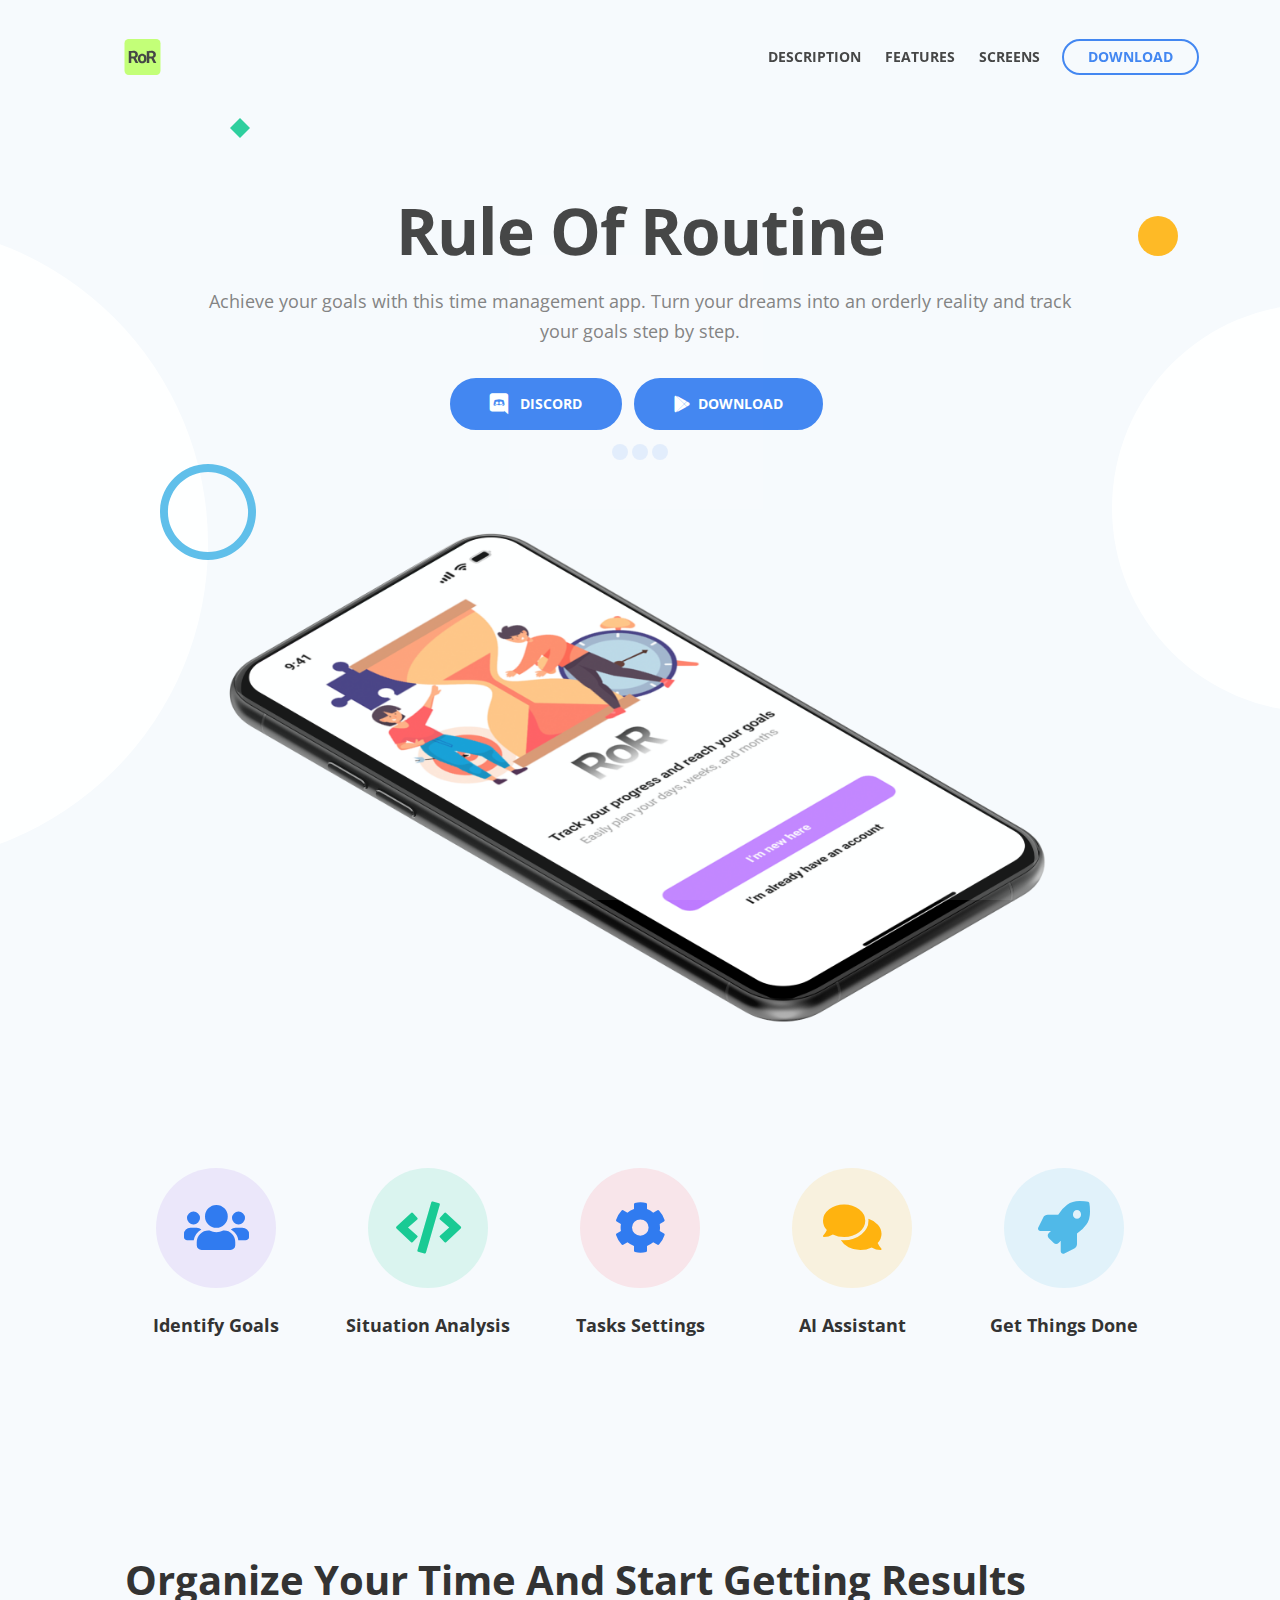
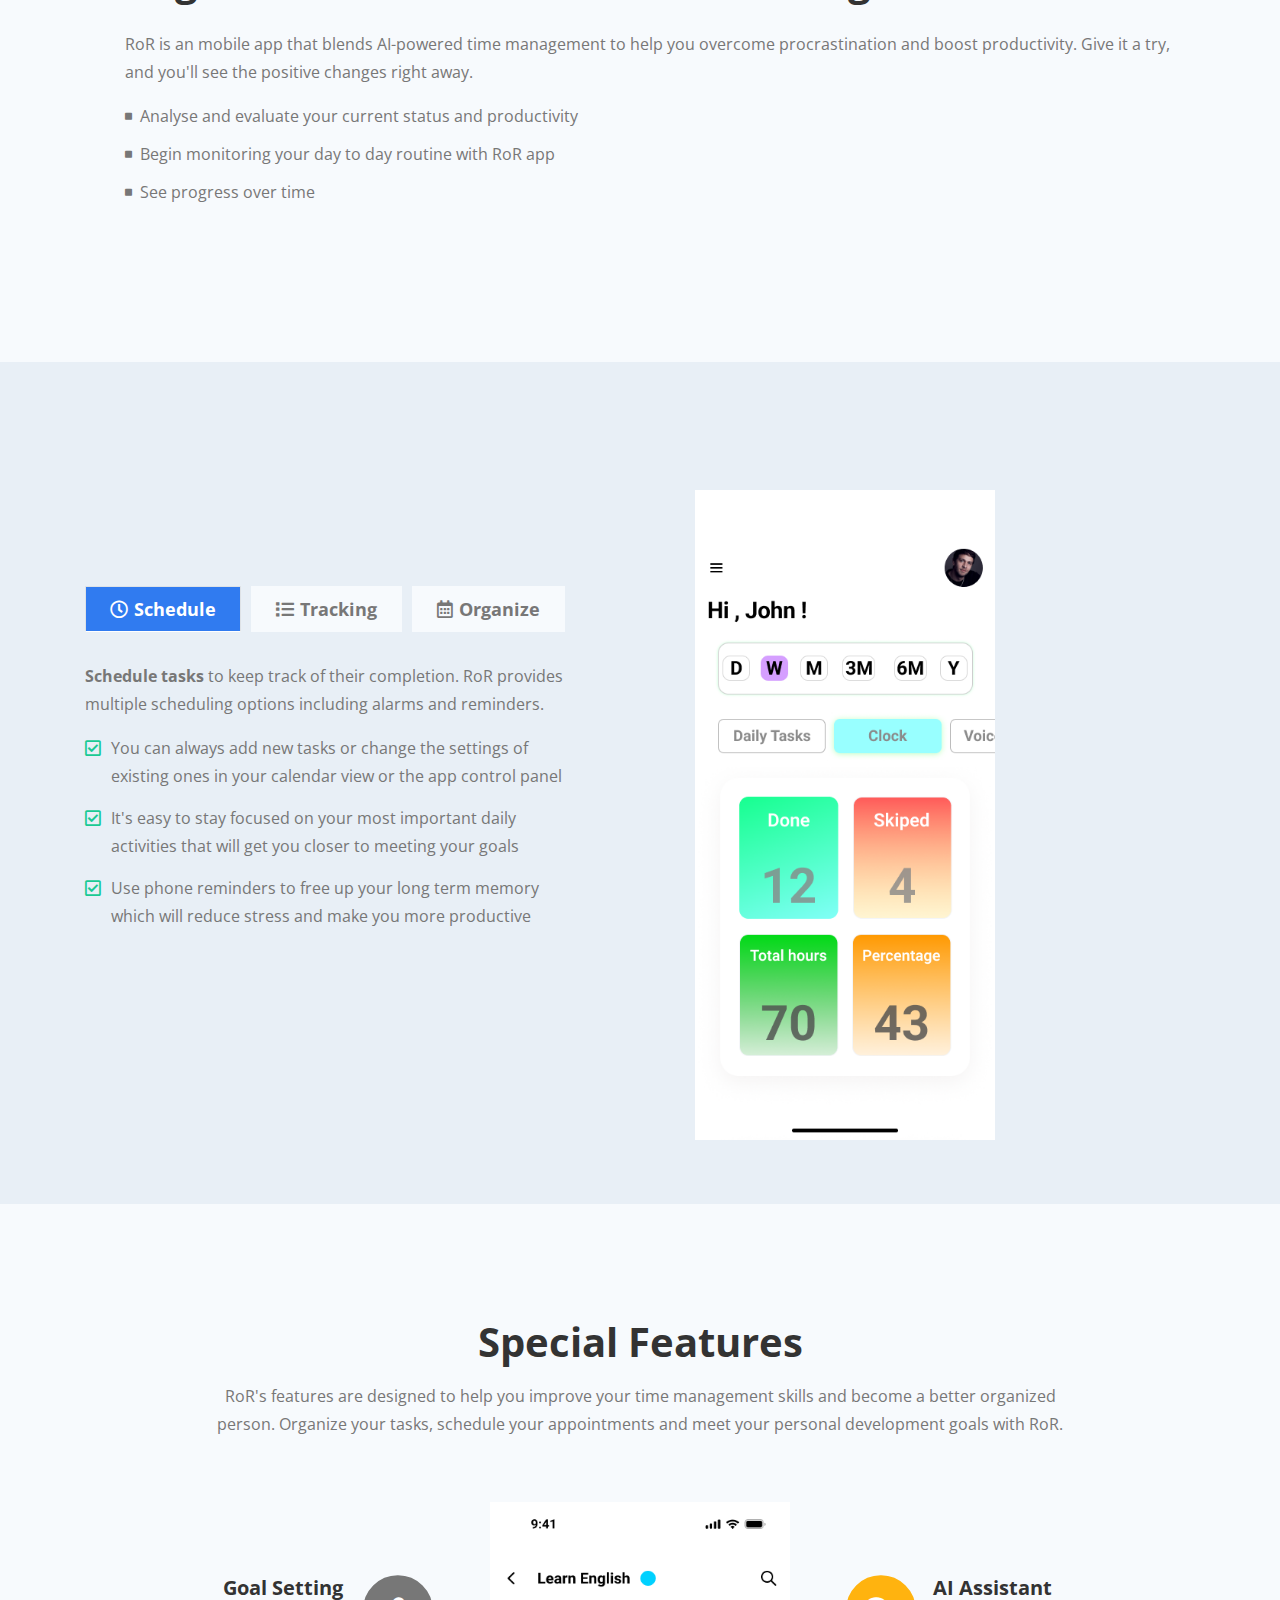
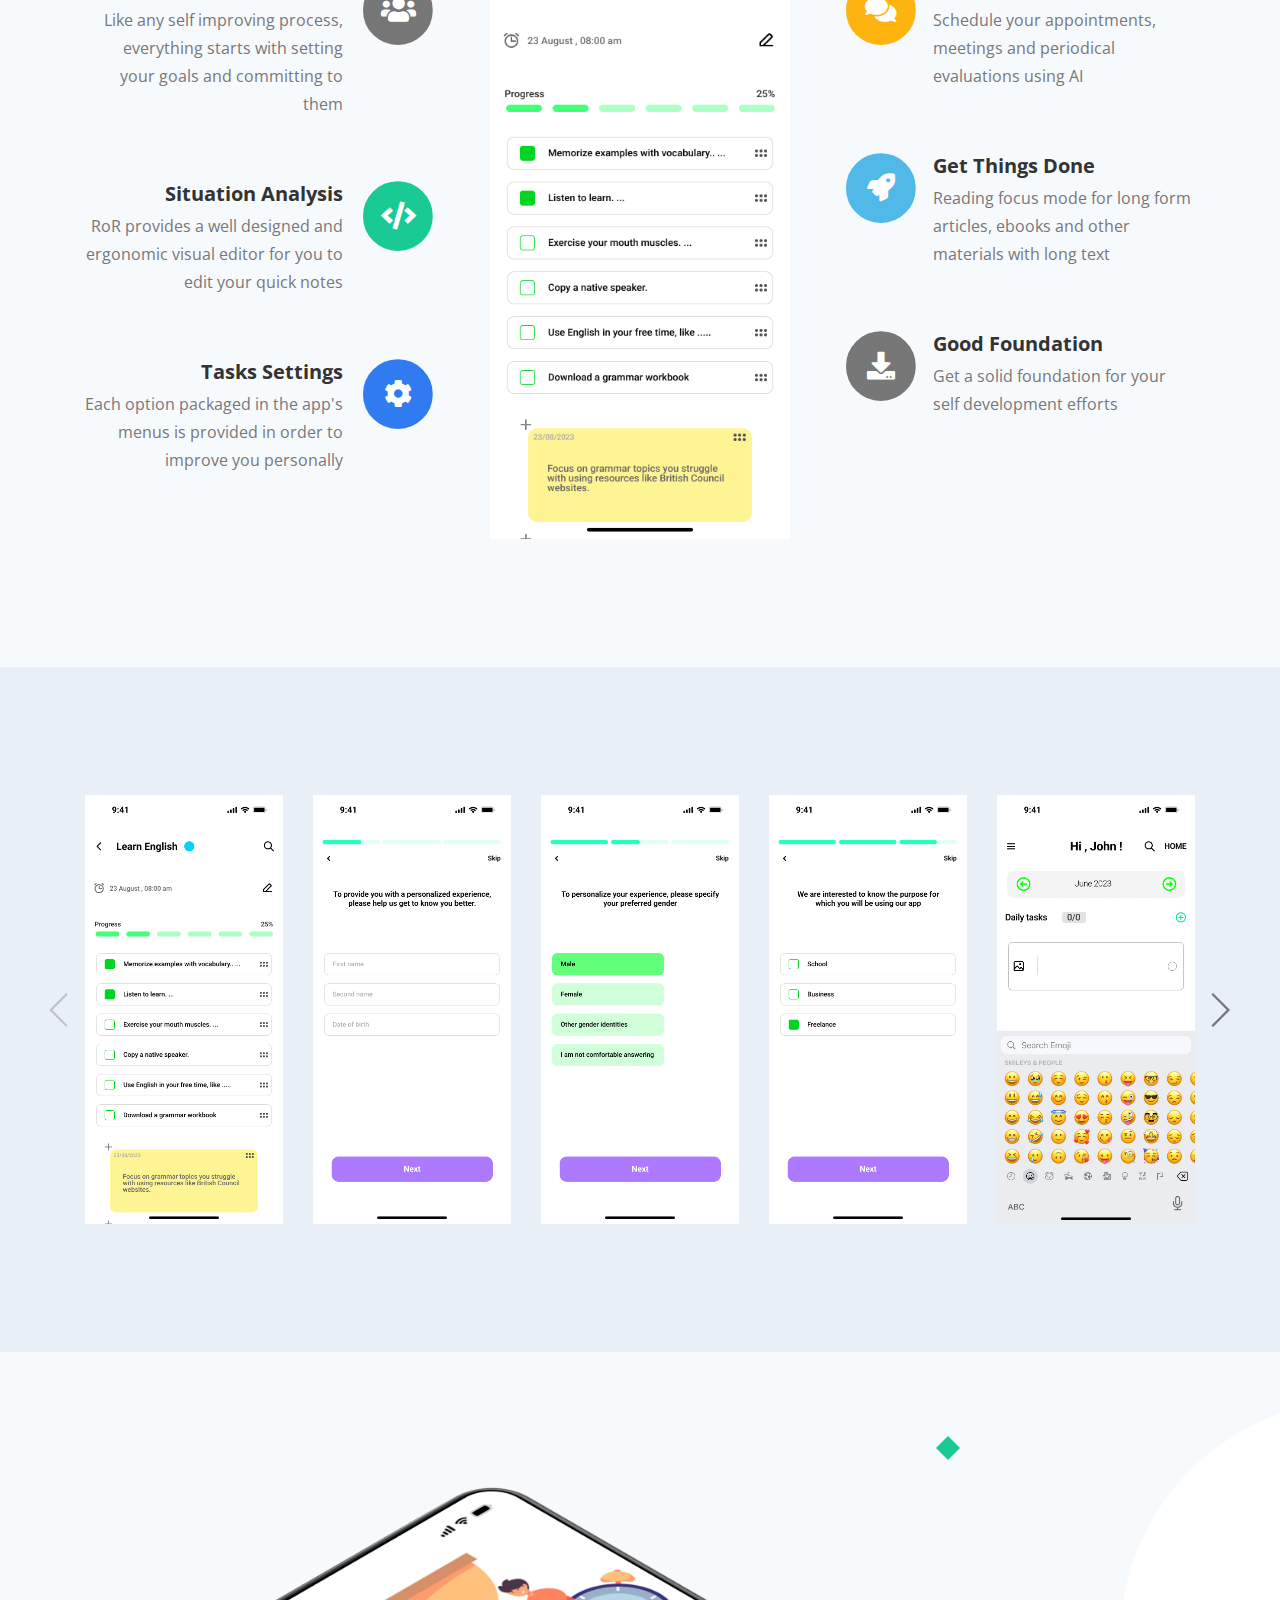
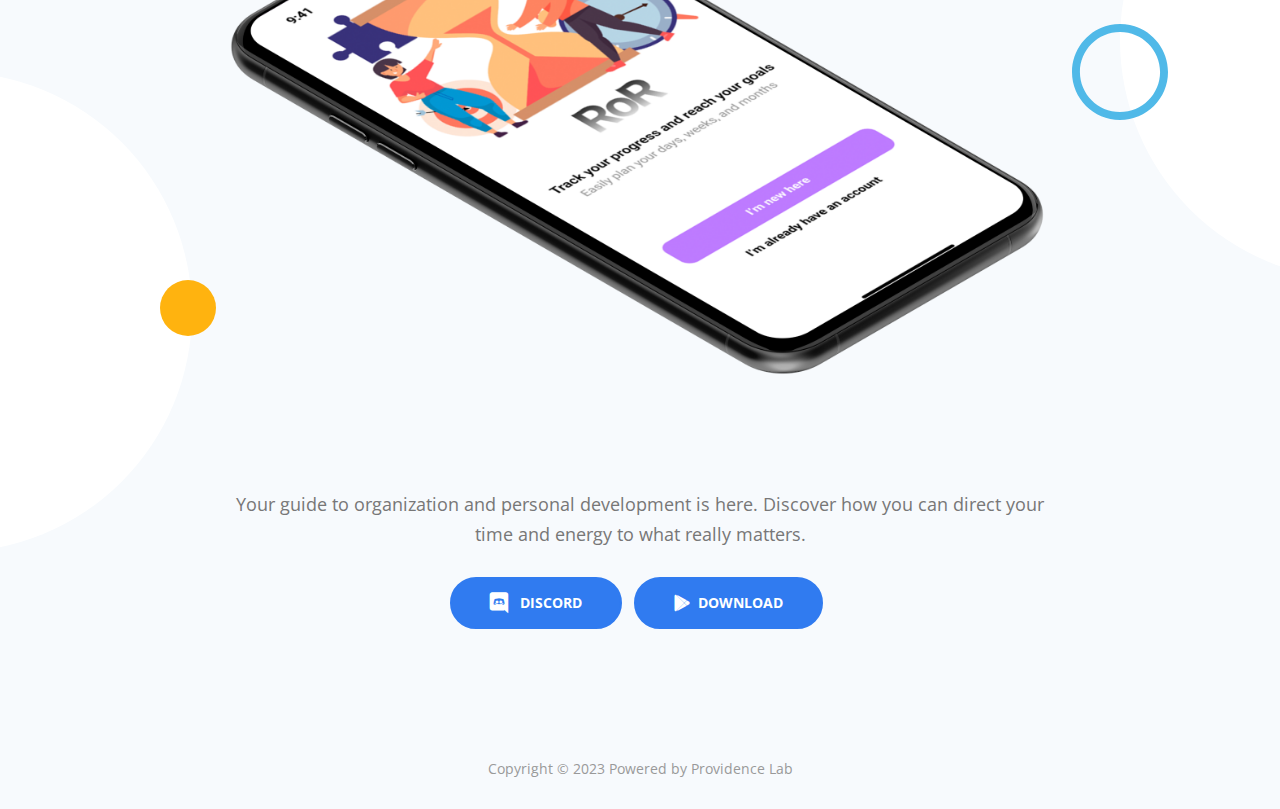
==== index.html @ 2fe96c51 "Update and rename loading.html to index.html" ====
<!DOCTYPE html>
<html lang="en">
<head>
    <meta charset="utf-8">
    <meta name="viewport" content="width=device-width, initial-scale=1, shrink-to-fit=no">
    
    <!-- SEO Meta Tags -->
    <meta name="description" content="Sync is a landing page HTML template built with Bootstrap 4 for presenting mobile apps to the online audience and for getting visitors to become users.">
    <meta name="author" content="Inovatik">

    <!-- OG Meta Tags to improve the way the post looks when you share the page on LinkedIn, Facebook, Google+ -->
	<meta property="og:site_name" content="" /> <!-- website name -->
	<meta property="og:site" content="" /> <!-- website link -->
	<meta property="og:title" content=""/> <!-- title shown in the actual shared post -->
	<meta property="og:description" content="" /> <!-- description shown in the actual shared post -->
	<meta property="og:image" content="" /> <!-- image link, make sure it's jpg -->
	<meta property="og:url" content="" /> <!-- where do you want your post to link to -->
	<meta property="og:type" content="article" />

    <!-- Webpage Title -->
    <title>RoR </title>
    
    <!-- Styles -->
    <link href="https://fonts.googleapis.com/css?family=Open+Sans:400,400i,700&display=swap&subset=latin-ext" rel="stylesheet">
    <link href="css/bootstrap.css" rel="stylesheet">
    <link href="css/fontawesome-all.css" rel="stylesheet">
    <link href="css/swiper.css" rel="stylesheet">
	<link href="css/magnific-popup.css" rel="stylesheet">
	<link href="css/styles.css" rel="stylesheet">
	
	<!-- Favicon  -->
    <link rel="icon" href="images/ROR_logo.svg">
</head>
<body data-spy="scroll" data-target=".fixed-top">
    
    <!-- Preloader -->
	<div class="spinner-wrapper">
        <div class="spinner">
            <div class="bounce1"></div>
            <div class="bounce2"></div>
            <div class="bounce3"></div>
        </div>
    </div>
    <!-- end of preloader -->
    

    <!-- Navigation -->
    <nav class="navbar navbar-expand-lg navbar-dark navbar-custom fixed-top">
        <div class="container">
            <!-- Text Logo - Use this if you don't have a graphic logo -->
            <!-- <a class="navbar-brand logo-text page-scroll" href="index.html">Sync</a> -->

            <!-- Image Logo -->
            <a class="navbar-brand logo-image" href="index.html"><img src="images/ROR_logo.svg" alt="alternative"></a> 
            <!-- Mobile Menu Toggle Button -->
            <button class="navbar-toggler" type="button" data-toggle="collapse" data-target="#navbarsExampleDefault" aria-controls="navbarsExampleDefault" aria-expanded="false" aria-label="Toggle navigation">
                <span class="navbar-toggler-awesome fas fa-bars"></span>
                <span class="navbar-toggler-awesome fas fa-times"></span>
            </button>
            <!-- end of mobile menu toggle button -->

            <div class="collapse navbar-collapse" id="navbarsExampleDefault">
                <ul class="navbar-nav ml-auto">
                    <li class="nav-item">
                        <a class="nav-link page-scroll" href="#description">DESCRIPTION <span class="sr-only">(current)</span></a>
                    </li>
                    <li class="nav-item">
                        <a class="nav-link page-scroll" href="#features">FEATURES</a>
                    </li>
                    <li class="nav-item">
                        <a class="nav-link page-scroll" href="#screens">SCREENS</a>
                    </li>

                    <!-- Dropdown Menu -->          
                    
                    <!-- end of dropdown menu -->
                </ul>
                <span class="nav-item">
                    <a class="btn-outline-sm page-scroll" href="application-ed292bb6-9a39-4ea0-9cc1-a8602554fcc3.apk">DOWNLOAD</a>
                </span>
            </div>
        </div> <!-- end of container -->
    </nav> <!-- end of navbar -->
    <!-- end of navigation -->


    <!-- Header -->
    <header class="header">
        <div class="container">
            <div class="row">
                <div class="col-lg-12">
                    <div class="text-container">
                        <h1>Rule Of Routine </h1>
                        <p class="p-large p-heading"> Achieve your goals with this time management app. Turn your dreams into an orderly reality and track your goals step by step.</p>
                        <a class="btn-solid-lg" href="https://discord.gg/28rxsy4N" target="_blank"><i class="fab fa-discord"></i> DISCORD</a>
                        <a class="btn-solid-lg" href="application-ed292bb6-9a39-4ea0-9cc1-a8602554fcc3.apk"><i class="fab fa-google-play"></i>DOWNLOAD</a>
                    </div> <!-- end of text-container -->
                </div> <!-- end of col -->
            </div> <!-- end of row -->
            <div class="row">
                <div class="col-lg-12">
                    <div class="image-container">
                        <img class="img-fluid" src="images/AltTelefon.png" alt="alternative" >
                    </div> <!-- end of text-container -->
                </div> <!-- end of col -->
            </div> <!-- end of row -->
        </div> <!-- end of container -->
        <div class="deco-white-circle-1">
            <img src="images/decorative-white-circle.svg" alt="alternative">
        </div> <!-- end of deco-white-circle-1 -->
        <div class="deco-white-circle-2">
            <img src="images/decorative-white-circle.svg" alt="alternative">
        </div> <!-- end of deco-white-circle-2 -->
        <div class="deco-blue-circle">
            <img src="images/decorative-blue-circle.svg" alt="alternative">
        </div> <!-- end of deco-blue-circle -->
        <div class="deco-yellow-circle">
            <img src="images/decorative-yellow-circle.svg" alt="alternative">
        </div> <!-- end of deco-yellow-circle -->
        <div class="deco-green-diamond">
            <img src="images/decorative-green-diamond.svg" alt="alternative">
        </div> <!-- end of deco-yellow-circle -->
    </header> <!-- end of header -->
    <!-- end of header -->


    <!-- locul pentru  Features -->
    <div class="cards-1">
        <div class="container">
            <div class="row">
                <div class="col-lg-12">
                    
                    <!-- Card -->
                    <div class="card">
                        <div class="card-image">
                            <i class="fas fa-users"></i>
                        </div>
                        <div class="card-body">
                            <h5 class="card-title">Identify Goals</h5>
                        </div>
                    </div>
                    <!-- end of card -->

                    <!-- Card -->
                    <div class="card">
                        <div class="card-image green">
                            <i class="fas fa-code"></i>
                        </div>
                        <div class="card-body">
                            <h5 class="card-title">Situation Analysis</h5>
                        </div>
                    </div>
                    <!-- end of card -->

                    <!-- Card -->
                    <div class="card">
                        <div class="card-image red">
                            <i class="fas fa-cog"></i>
                        </div>
                        <div class="card-body">
                            <h5 class="card-title">Tasks Settings</h5>
                        </div>
                    </div>
                    <!-- end of card -->

                    <!-- Card -->
                    <div class="card">
                        <div class="card-image yellow">
                            <i class="fas fa-comments"></i>
                        </div>
                        <div class="card-body">
                            <h5 class="card-title">AI Assistant</h5>
                        </div>
                    </div>
                    <!-- end of card -->

                    <!-- Card -->
                    <div class="card">
                        <div class="card-image blue">
                            <i class="fas fa-rocket"></i>
                        </div>
                        <div class="card-body">
                            <h5 class="card-title">Get Things Done</h5>
                        </div>
                    </div>
                    <!-- end of card -->

                </div> <!-- end of col -->
            </div> <!-- end of row -->
        </div> <!-- end of container -->
    </div> <!-- end of cards-1 -->
    <!-- end of small features -->


    <!-- Description 1 -->
    <div id="description" class="basic-1">
        <div class="container">
            <div class="row">
                
                <div class="col-lg-12">
                    <div class="text-container">
                        <h2>Organize Your Time And Start Getting Results</h2>
                        <p>RoR is an mobile app that blends AI-powered time management to help you overcome procrastination and boost productivity. Give it a try, and you'll see the positive changes right away.</p>
                        <ul class="list-unstyled li-space-lg">
                            <li class="media">
                                <i class="fas fa-square"></i>
                                <div class="media-body">Analyse and evaluate your current status and productivity</div>
                            </li>
                            <li class="media">
                                <i class="fas fa-square"></i>
                                <div class="media-body">Begin monitoring your day to day routine with RoR app</div>
                            </li>
                            <li class="media">
                                <i class="fas fa-square"></i>
                                <div class="media-body">See progress over time</div>
                            </li>
                        </ul>
                       
                    </div> <!-- end of text-container -->
                </div> <!-- end of col -->
            </div> <!-- end of row -->
        </div> <!-- end of container -->
    </div> <!-- end of basic-1 -->
    <!-- end of description 1 -->

    


    <!-- Description 2 -->
    <div class="tabs">
        <div class="container">
            <div class="row">
                <div class="col-lg-6">
                    <div class="tabs-container">

                        <!-- Tabs Links -->
                        <ul class="nav nav-tabs" id="cedoTabs" role="tablist">
                            <li class="nav-item">
                                <a class="nav-link active" id="nav-tab-1" data-toggle="tab" href="#tab-1" role="tab" aria-controls="tab-1" aria-selected="true"><i class="far fa-clock"></i>Schedule</a>
                            </li>
                            <li class="nav-item">
                                <a class="nav-link" id="nav-tab-2" data-toggle="tab" href="#tab-2" role="tab" aria-controls="tab-2" aria-selected="false"><i class="fas fa-list"></i>Tracking</a>
                            </li>
                            <li class="nav-item">
                                <a class="nav-link" id="nav-tab-3" data-toggle="tab" href="#tab-3" role="tab" aria-controls="tab-3" aria-selected="false"><i class="far fa-calendar-alt"></i>Organize</a>
                            </li>
                        </ul>
                        <!-- end of tabs links -->
                        
                        <!-- Tabs Content -->
                        <div class="tab-content" id="cedoTabsContent">
                            <!-- Tab -->
                            <div class="tab-pane fade show active" id="tab-1" role="tabpanel" aria-labelledby="tab-1">
                                <p><strong>Schedule tasks</strong> to keep track of their completion. RoR provides multiple scheduling options including alarms and reminders.</p>
                                <ul class="list-unstyled li-space-lg">
                                    <li class="media">
                                        <i class="far fa-check-square"></i>
                                        <div class="media-body">You can always add new tasks or change the settings of existing ones in your calendar view or the app control panel</div>
                                    </li>
                                    <li class="media">
                                        <i class="far fa-check-square"></i>
                                        <div class="media-body">It's easy to stay focused on your most important daily activities that will get you closer to meeting your goals</div>
                                    </li>
                                    <li class="media">
                                        <i class="far fa-check-square"></i>
                                        <div class="media-body">Use phone reminders to free up your long term memory which will reduce stress and make you more productive</div>
                                    </li>
                                </ul>
                                
                            </div> <!-- end of tab-pane -->
                            <!-- end of tab -->

                            <!-- Tab -->
                            <div class="tab-pane fade" id="tab-2" role="tabpanel" aria-labelledby="tab-2">
                                <p><strong>Keep track of everything</strong> and analyse your progress while using the app. In less than a month you should be seeing improved results when it comes to time management and task prioritization</p>
                                <p><strong>Anyone can enjoy the app</strong> no matter their gender, age, occupation or location in the world. RoR's algorithms have been built to be flexible and functional for any person in the world</p>
                                <p><strong>Achieve the impossible</strong> just by carefully monitoring your progress and keeping the app updated with daily operations. It's easier than you think and it only takes a couple of minutes</p>
                               
                            </div> <!-- end of tab-pane -->
                            <!-- end of tab -->

                            <!-- Tab -->
                            <div class="tab-pane fade" id="tab-3" role="tabpanel" aria-labelledby="tab-3">
                                <p><strong>Use the power of social interactivity</strong> to keep you motivated and focused on your daily and long term goals</p>
                                <ul class="list-unstyled li-space-lg">
                                    <li class="media">
                                        <i class="far fa-check-square"></i>
                                        <div class="media-body">Commiting to something in front of a crowd gives you little room to walk back on your promise and makes you push on</div>
                                    </li>
                                    <li class="media">
                                        <i class="far fa-check-square"></i>
                                        <div class="media-body">No more frustrations of loosing focus and not being efficient. RoR main purpose is to solve just that and make you happy</div>
                                    </li>
                                    <li class="media">
                                        <i class="far fa-check-square"></i>
                                        <div class="media-body">It's a mobile app that can turn you in a better organized person without the pressure of failing like other systems</div>
                                    </li>
                                   
                                </ul>
                            </div> <!-- end of tab-pane -->
                            <!-- end of tab -->
                        </div> <!-- end of tab-content -->
                        <!-- end of nav tabs content -->
                    
                    </div> <!-- end of tabs-container -->
                </div> <!-- end of col -->
                <div class="col-lg-6">
                    <div class="image-container">
                        <img class="img-fluid" src="images/Profile.png" alt="alternative" width="300" height="auto" >
                    </div> <!-- end of image-container -->
                </div> <!-- end of col -->
            </div> <!-- end of row -->
        </div> <!-- end of container -->
    </div> <!-- end of tabs -->
    <!-- end of description 2 -->


    <!-- Features -->
    <div id="features" class="basic-2">
        <div class="container">
            <div class="row">
                <div class="col-lg-12">
                    <h2>Special Features</h2>
                    <p class="p-heading">RoR's features are designed to help you improve your time management skills and become a better organized person. Organize your tasks, schedule your appointments and meet your personal development goals with RoR.</p>
                </div> <!-- end of div -->
            </div> <!-- end of div -->
            <div class="row">
                <div class="col-lg-4">
                    <ul class="list-unstyled li-space-lg first">
                        <li class="media">
                            <span class="fa-stack">
                                <i class="fas fa-circle fa-stack-2x"></i>
                                <i class="fas fa-users fa-stack-1x"></i>
                            </span>
                            <div class="media-body">
                                <h4>Goal Setting</h4>
                                <p>Like any self improving process, everything starts with setting your goals and committing to them</p>
                            </div>
                        </li>
                        <li class="media">
                            <span class="fa-stack">
                                <i class="fas fa-circle fa-stack-2x green"></i>
                                <i class="fas fa-code fa-stack-1x"></i>
                            </span>
                            <div class="media-body">
                                <h4>Situation Analysis</h4>
                                <p>RoR provides a well designed and ergonomic visual editor for you to edit your quick notes</p>
                            </div>
                        </li>
                        <li class="media">
                            <span class="fa-stack">
                                <i class="fas fa-circle fa-stack-2x red"></i>
                                <i class="fas fa-cog fa-stack-1x"></i>
                            </span>
                            <div class="media-body">
                                <h4>Tasks Settings</h4>
                                <p>Each option packaged in the app's menus is provided in order to improve you personally</p>
                            </div>
                        </li>
                    </ul>
                </div> <!-- end of col -->
                <div class="col-lg-4">
                    <img class="img-fluid" src="images/Saptaminal - 2.png" alt="alternative">
                </div> <!-- end of col -->
                <div class="col-lg-4">
                    <ul class="list-unstyled li-space-lg">
                        <li class="media">
                            <span class="fa-stack">
                                <i class="fas fa-circle fa-stack-2x yellow"></i>
                                <i class="fas fa-comments fa-stack-1x"></i>
                            </span>
                            <div class="media-body">
                                <h4>AI Assistant</h4>
                                <p>Schedule your appointments, meetings and periodical evaluations using AI</p>
                            </div>
                        </li>
                        <li class="media">
                            <span class="fa-stack">
                                <i class="fas fa-circle fa-stack-2x blue"></i>
                                <i class="fas fa-rocket fa-stack-1x"></i>
                            </span>
                            <div class="media-body">
                                <h4>Get Things Done</h4>
                                <p>Reading focus mode for long form articles, ebooks and other materials with long text</p>
                            </div>
                        </li>
                        <li class="media">
                            <span class="fa-stack">
                                <i class="fas fa-circle fa-stack-2x"></i>
                                <i class="fas fa-download fa-stack-1x"></i>
                            </span>
                            <div class="media-body">
                                <h4>Good Foundation</h4>
                                <p>Get a solid foundation for your self development efforts </p>
                            </div>
                        </li>
                    </ul>
                </div> <!-- end of col -->
            </div> <!-- end of row -->
        </div> <!-- end of container -->
    </div> <!-- end of basic-2 -->
    <!-- end of features -->


    <!-- Screenshots -->
    <div id="screens" class="slider">
        <div class="container">
            <div class="row">
                <div class="col-lg-12">
                    
                    <!-- Image Slider -->
                    <div class="slider-container">
                        <div class="swiper-container image-slider">
                            <div class="swiper-wrapper">
                                
                                <!-- Slide -->
                                <div class="swiper-slide">
                                    <a href="images/Saptaminal - 2.png" class="popup-link" data-effect="fadeIn">
                                        <img class="img-fluid" src="images/Saptaminal - 2.png" alt="alternative">
                                    </a>
                                </div>
                                <!-- end of slide -->

                                <!-- Slide -->
                                <div class="swiper-slide">
                                    <a href="images/intrebari de initiere 1.png" class="popup-link" data-effect="fadeIn">
                                        <img class="img-fluid" src="images/intrebari de initiere 1.png" alt="alternative">
                                    </a>
                                </div>
                                <!-- end of slide -->

                                <!-- Slide -->
                                <div class="swiper-slide">
                                    <a href="images/intrebari de initiere 2.png" class="popup-link" data-effect="fadeIn">
                                        <img class="img-fluid" src="images/intrebari de initiere 2.png" alt="alternative">
                                    </a>
                                </div>
                                <!-- end of slide -->

                                <!-- Slide -->
                                <div class="swiper-slide">
                                    <a href="images/intrebari de initiere 3.png" class="popup-link" data-effect="fadeIn">
                                        <img class="img-fluid" src="images/intrebari de initiere 3.png" alt="alternative">
                                    </a>
                                </div>
                                <!-- end of slide -->

                                <!-- Slide -->
                                <div class="swiper-slide">
                                    <a href="images/add task-Home.png" class="popup-link" data-effect="fadeIn">
                                        <img class="img-fluid" src="images/add task-Home.png" alt="alternative">
                                    </a>
                                </div>
                                <!-- end of slide -->

                                <!-- Slide -->
                                <div class="swiper-slide">
                                    <a href="images/animation5.png" class="popup-link" data-effect="fadeIn">
                                        <img class="img-fluid" src="images/animation5.png" alt="alternative">
                                    </a>
                                </div>
                                <!-- end of slide -->

                                <!-- Slide -->
                                <div class="swiper-slide">
                                    <a href="images/Clock.png" class="popup-link" data-effect="fadeIn">
                                        <img class="img-fluid" src="images/Clock.png" alt="alternative">
                                    </a>
                                </div>
                                <!-- end of slide -->

                                <!-- Slide -->
                                <div class="swiper-slide">
                                    <a href="images/edit Tasks - Clock.png" class="popup-link" data-effect="fadeIn">
                                        <img class="img-fluid" src="images/edit Tasks - Clock.png" alt="alternative">
                                    </a>
                                </div>
                                <!-- end of slide -->

                                <!-- Slide -->
                                <div class="swiper-slide">
                                    <a href="images/Profile.png" class="popup-link" data-effect="fadeIn">
                                        <img class="img-fluid" src="images/Profile.png" alt="alternative">
                                    </a>
                                </div>
                                <!-- end of slide -->

                                <!-- Slide -->
                                <div class="swiper-slide">
                                    <a href="images/Home with tasks 2.png" class="popup-link" data-effect="fadeIn">
                                        <img class="img-fluid" src="images/Home with tasks 2.png" alt="alternative">
                                    </a>
                                </div>
                                <!-- end of slide -->
                                
                            </div> <!-- end of swiper-wrapper -->

                            <!-- Add Arrows -->
                            <div class="swiper-button-next"></div>
                            <div class="swiper-button-prev"></div>
                            <!-- end of add arrows -->

                        </div> <!-- end of swiper-container -->
                    </div> <!-- end of slider-container -->
                    <!-- end of image slider -->

                </div> <!-- end of col -->
            </div> <!-- end of row -->
        </div> <!-- end of container -->
    </div> <!-- end of slider -->
    <!-- end of screenshots -->
    <!-- Download -->
    <div id="download" class="basic-3">
        <div class="container">
            <div class="row">
                <div class="col-lg-12">
                    <div class="image-container">
                        <img class="img-fluid" src="images/AltTelefon.png" alt="alternative">
                    </div> <!-- end of image-container -->
                    <p class="p-large">Your guide to organization and personal development is here. Discover how you can direct your time and energy to what really matters.</p>
                    <a class="btn-solid-lg" href="https://discord.gg/28rxsy4N" target="_blank"><i class="fab fa-discord"></i> DISCORD</a>
                    <a class="btn-solid-lg" href="application-ed292bb6-9a39-4ea0-9cc1-a8602554fcc3.apk"><i class="fab fa-google-play"></i>DOWNLOAD</a>
                </div> <!-- end of col -->
            </div> <!-- end of row -->
        </div> <!-- end of container -->
        <div class="deco-white-circle-1">
            <img src="images/decorative-white-circle.svg" alt="alternative">
        </div> <!-- end of deco-white-circle-1 -->
        <div class="deco-white-circle-2">
            <img src="images/decorative-white-circle.svg" alt="alternative">
        </div> <!-- end of deco-white-circle-2 -->
        <div class="deco-blue-circle">
            <img src="images/decorative-blue-circle.svg" alt="alternative">
        </div> <!-- end of deco-blue-circle -->
        <div class="deco-yellow-circle">
            <img src="images/decorative-yellow-circle.svg" alt="alternative">
        </div> <!-- end of deco-yellow-circle -->
        <div class="deco-green-diamond">
            <img src="images/decorative-green-diamond.svg" alt="alternative">
        </div> <!-- end of deco-yellow-circle -->
    </div> <!-- end of basic-3 -->
    <!-- end of download -->


    <!-- Copyright -->
    <div class="copyright">
        <div class="container">
            <div class="row">
                <div class="col-lg-12">
                    <p class="p-small">Copyright © 2023 <a href="https://dimonsleep.github.io/">Powered by</a> Providence Lab</p>
                </div> <!-- end of col -->
            </div> <!-- enf of row -->
        </div> <!-- end of container -->
    </div> <!-- end of copyright --> 
    <!-- end of copyright -->
    
    	
    <!-- Scripts -->
    <script src="js/jquery.min.js"></script> <!-- jQuery for Bootstrap's JavaScript plugins -->
    <script src="js/popper.min.js"></script> <!-- Popper tooltip library for Bootstrap -->
    <script src="js/bootstrap.min.js"></script> <!-- Bootstrap framework -->
    <script src="js/jquery.easing.min.js"></script> <!-- jQuery Easing for smooth scrolling between anchors -->
    <script src="js/swiper.min.js"></script> <!-- Swiper for image and text sliders -->
    <script src="js/jquery.magnific-popup.js"></script> <!-- Magnific Popup for lightboxes -->
    <script src="js/validator.min.js"></script> <!-- Validator.js - Bootstrap plugin that validates forms -->
    <script src="js/scripts.js"></script> <!-- Custom scripts -->
</body>
</html>
---- css/styles.css ----
/* Template: Sync - Free Mobile App Landing Page HTML Template
   Author: Inovatik
   Created: Dec 2019
   Description: Master CSS file
*/

/*****************************************
Table Of Contents:

01. General Styles
02. Preloader
03. Navigation
04. Header
05. Small Features
06. Description 1
07. Description 1 Details Lightbox
08. Description 2
09. Features
10. Screenshots
11. Testimonials
12. Statistics
13. Download
14. Footer
15. Copyright
16. Back To Top Button
17. Extra Pages
18. Media Queries
******************************************/

/*****************************************
Colors:
- Backgrounds - light gray #f7fafd
- Backgrounds - gray #e8eff6
- Buttons - red #307BF0
- Headings text, navbar links - black #333
- Body text - dark gray #777
******************************************/


/******************************/
/*     01. General Styles     */
/******************************/
body,
html {
    width: 100%;
	height: 100%;
}

body, p {
	color: #777; 
	font: 400 1rem/1.75rem "Open Sans", sans-serif;
}

.p-large {
	font: 400 1.125rem/1.875rem "Open Sans", sans-serif;
}

.p-small {
	font: 400 0.875rem/1.5rem "Open Sans", sans-serif;
}

.p-heading {
	margin-bottom: 4rem;
	text-align: center;
}

h1 {
	color: #333;
	font: 700 2.625rem/3.375rem "Open Sans", sans-serif;
}

h2 {
	color: #333;
	font: 700 2.125rem/2.75rem "Open Sans", sans-serif;
}

h3 {
	color: #333;
	font: 700 1.75rem/2.375rem "Open Sans", sans-serif;
}

h4 {
	color: #333;
	font: 700 1.25rem/1.75rem "Open Sans", sans-serif;
}

h5 {
	color: #333;
	font: 700 1.125rem/1.625rem "Open Sans", sans-serif;
}

h6 {
	color: #333;
	font: 700 1rem/1.5rem "Open Sans", sans-serif;
}

.testimonial-text {
	font-style: italic;
}

.testimonial-author {
	font-weight: 700;
	font-size: 1rem;
	line-height: 1.5rem;
}

.li-space-lg li {
	margin-bottom: 0.625rem;
}

a {
	color: #555;
	text-decoration: underline;
}

a:hover {
	color: #555;
	text-decoration: underline;
}

a.red {
	color: #307BF0;
}

.btn-solid-reg {
	display: inline-block;
	padding: 1.1875rem 2.125rem 1.1875rem 2.125rem;
	border: 0.125rem solid #307BF0;
	border-radius: 2rem;
	background-color: #307BF0;
	color: #fff;
	font: 700 0.875rem/0 "Open Sans", sans-serif;
	text-decoration: none;
	transition: all 0.2s;
}

.btn-solid-reg:hover {
	border: 0.125rem solid #307BF0;
	background-color: transparent;
	color: #307BF0;
	text-decoration: none;
}

.btn-solid-lg {
	display: inline-block;
	padding: 1.5rem 2.375rem 1.5rem 2.375rem;
	border: 0.125rem solid #307BF0;
	border-radius: 2rem;
	background-color: #307BF0;
	color: #fff;
	font: 700 0.875rem/0 "Open Sans", sans-serif;
	text-decoration: none;
	transition: all 0.2s;
}

.btn-solid-lg:hover {
	border: 0.125rem solid #307BF0;
	background-color: transparent;
	color: #307BF0;
	text-decoration: none;
}

.btn-solid-lg .fab {
	margin-right: 0.5rem;
	font-size: 1.25rem;
	line-height: 0;
	vertical-align: top;
}

.btn-solid-lg .fab.fa-google-play {
	font-size: 1rem;
}

.btn-outline-reg {
	display: inline-block;
	padding: 1.1875rem 2.125rem 1.1875rem 2.125rem;
	border: 0.125rem solid #333;
	border-radius: 2rem;
	background-color: transparent;
	color: #333;
	font: 700 0.875rem/0 "Open Sans", sans-serif;
	text-decoration: none;
	transition: all 0.2s;
}

.btn-outline-reg:hover {
	border: 0.125rem solid #333;
	background-color: #333;
	color: #fff;
	text-decoration: none;
}

.btn-outline-lg {
	display: inline-block;
	padding: 1.5rem 2.375rem 1.5rem 2.375rem;
	border: 0.125rem solid #333;
	border-radius: 2rem;
	background-color: transparent;
	color: #333;
	font: 700 0.875rem/0 "Open Sans", sans-serif;
	text-decoration: none;
	transition: all 0.2s;
}

.btn-outline-lg:hover {
	border: 0.125rem solid #333;
	background-color: #333;
	color: #fff;
	text-decoration: none;
}

.btn-outline-sm {
	display: inline-block;
	padding: 1rem 1.5rem 1rem 1.5rem;
	border: 0.125rem solid #333;
	border-radius: 2rem;
	background-color: transparent;
	color: #333;
	font: 700 0.875rem/0 "Open Sans", sans-serif;
	text-decoration: none;
	transition: all 0.2s;
}

.btn-outline-sm:hover {
	border: 0.125rem solid #333;
	background-color: #333;
	color: #fff;
	text-decoration: none;
}

.form-group {
	position: relative;
	margin-bottom: 1.25rem;
}

.form-group.has-error.has-danger {
	margin-bottom: 0.625rem;
}

.form-group.has-error.has-danger .help-block.with-errors ul {
	margin-top: 0.375rem;
}

.label-control {
	position: absolute;
	top: 0.87rem;
	left: 1.375rem;
	color: #777;
	opacity: 1;
	font: 400 0.875rem/1.375rem "Open Sans", sans-serif;
	cursor: text;
	transition: all 0.2s ease;
}

/* IE10+ hack to solve lower label text position compared to the rest of the browsers */
@media screen and (-ms-high-contrast: active), screen and (-ms-high-contrast: none) {  
	.label-control {
		top: 0.9375rem;
	}
}

.form-control-input:focus + .label-control,
.form-control-input.notEmpty + .label-control,
.form-control-textarea:focus + .label-control,
.form-control-textarea.notEmpty + .label-control {
	top: 0.125rem;
	opacity: 1;
	font-size: 0.75rem;
	font-weight: 700;
}

.form-control-input,
.form-control-select {
	display: block; /* needed for proper display of the label in Firefox, IE, Edge */
	width: 100%;
	padding-top: 1.0625rem;
	padding-bottom: 0.0625rem;
	padding-left: 1.3125rem;
	border: 1px solid #c4d8dc;
	border-radius: 0.25rem;
	background-color: #fff;
	color: #777;
	font: 400 0.875rem/1.875rem "Open Sans", sans-serif;
	transition: all 0.2s;
	-webkit-appearance: none; /* removes inner shadow on form inputs on ios safari */
}

.form-control-select {
	padding-top: 0.5rem;
	padding-bottom: 0.5rem;
	height: 3rem;
}

/* IE10+ hack to solve lower label text position compared to the rest of the browsers */
@media screen and (-ms-high-contrast: active), screen and (-ms-high-contrast: none) {  
	.form-control-input {
		padding-top: 1.25rem;
		padding-bottom: 0.75rem;
		line-height: 1.75rem;
	}

	.form-control-select {
		padding-top: 0.875rem;
		padding-bottom: 0.75rem;
		height: 3.125rem;
		line-height: 2.125rem;
	}
}

select {
    /* you should keep these first rules in place to maintain cross-browser behavior */
    -webkit-appearance: none;
	-moz-appearance: none;
	-ms-appearance: none;
    -o-appearance: none;
    appearance: none;
    background-image: url('../images/down-arrow.png');
    background-position: 96% 50%;
    background-repeat: no-repeat;
    outline: none;
}

select::-ms-expand {
    display: none; /* removes the ugly default down arrow on select form field in IE11 */
}

.form-control-textarea {
	display: block; /* used to eliminate a bottom gap difference between Chrome and IE/FF */
	width: 100%;
	height: 8rem; /* used instead of html rows to normalize height between Chrome and IE/FF */
	padding-top: 1.25rem;
	padding-left: 1.3125rem;
	border: 1px solid #c4d8dc;
	border-radius: 0.25rem;
	background-color: #fff;
	color: #777;
	font: 400 0.875rem/1.75rem "Open Sans", sans-serif;
	transition: all 0.2s;
}

.form-control-input:focus,
.form-control-select:focus,
.form-control-textarea:focus {
	border: 1px solid #a1a1a1;
	outline: none; /* Removes blue border on focus */
}

.form-control-input:hover,
.form-control-select:hover,
.form-control-textarea:hover {
	border: 1px solid #a1a1a1;
}

input[type='checkbox'] {
	vertical-align: -10%;
	margin-right: 0.5rem;
}

/* IE10+ hack to raise checkbox field position compared to the rest of the browsers */
@media screen and (-ms-high-contrast: active), screen and (-ms-high-contrast: none) {  
	input[type='checkbox'] {
		vertical-align: -9%;
	}
}

.form-control-submit-button {
	display: inline-block;
	width: 100%;
	height: 3.125rem;
	border: 0.125rem solid #307BF0;
	border-radius: 1.5rem;
	background-color: #307BF0;
	color: #fff;
	font: 700 0.875rem/0 "Open Sans", sans-serif;
	cursor: pointer;
	transition: all 0.2s;
}

.form-control-submit-button:hover {
	border: 0.125rem solid #307BF0;
	background-color: transparent;
	color: #307BF0;
}

/* Form Success And Error Message Formatting */
#pmsgSubmit.h3.text-center.tada.animated,
#pmsgSubmit.h3.text-center {
	display: block;
	margin-bottom: 0;
	color: #307BF0;
	font-weight: 400;
	font-size: 1.125rem;
	line-height: 1rem;
}

.help-block.with-errors .list-unstyled {
	font-size: 0.75rem;
	line-height: 1.125rem;
	text-align: left;
}

.help-block.with-errors ul {
	margin-bottom: 0;
}
/* end of form success and error message formatting */

/* Form Success And Error Message Animation - Animate.css */
@-webkit-keyframes tada {
	from {
		-webkit-transform: scale3d(1, 1, 1);
		-ms-transform: scale3d(1, 1, 1);
		transform: scale3d(1, 1, 1);
	}
	10%, 20% {
		-webkit-transform: scale3d(.9, .9, .9) rotate3d(0, 0, 1, -3deg);
		-ms-transform: scale3d(.9, .9, .9) rotate3d(0, 0, 1, -3deg);
		transform: scale3d(.9, .9, .9) rotate3d(0, 0, 1, -3deg);
	}
	30%, 50%, 70%, 90% {
		-webkit-transform: scale3d(1.1, 1.1, 1.1) rotate3d(0, 0, 1, 3deg);
		-ms-transform: scale3d(1.1, 1.1, 1.1) rotate3d(0, 0, 1, 3deg);
		transform: scale3d(1.1, 1.1, 1.1) rotate3d(0, 0, 1, 3deg);
	}
	40%, 60%, 80% {
		-webkit-transform: scale3d(1.1, 1.1, 1.1) rotate3d(0, 0, 1, -3deg);
		-ms-transform: scale3d(1.1, 1.1, 1.1) rotate3d(0, 0, 1, -3deg);
		transform: scale3d(1.1, 1.1, 1.1) rotate3d(0, 0, 1, -3deg);
	}
	to {
		-webkit-transform: scale3d(1, 1, 1);
		-ms-transform: scale3d(1, 1, 1);
		transform: scale3d(1, 1, 1);
	}
}

@keyframes tada {
	from {
		-webkit-transform: scale3d(1, 1, 1);
		-ms-transform: scale3d(1, 1, 1);
		transform: scale3d(1, 1, 1);
	}
	10%, 20% {
		-webkit-transform: scale3d(.9, .9, .9) rotate3d(0, 0, 1, -3deg);
		-ms-transform: scale3d(.9, .9, .9) rotate3d(0, 0, 1, -3deg);
		transform: scale3d(.9, .9, .9) rotate3d(0, 0, 1, -3deg);
	}
	30%, 50%, 70%, 90% {
		-webkit-transform: scale3d(1.1, 1.1, 1.1) rotate3d(0, 0, 1, 3deg);
		-ms-transform: scale3d(1.1, 1.1, 1.1) rotate3d(0, 0, 1, 3deg);
		transform: scale3d(1.1, 1.1, 1.1) rotate3d(0, 0, 1, 3deg);
	}
	40%, 60%, 80% {
		-webkit-transform: scale3d(1.1, 1.1, 1.1) rotate3d(0, 0, 1, -3deg);
		-ms-transform: scale3d(1.1, 1.1, 1.1) rotate3d(0, 0, 1, -3deg);
		transform: scale3d(1.1, 1.1, 1.1) rotate3d(0, 0, 1, -3deg);
	}
	to {
		-webkit-transform: scale3d(1, 1, 1);
		-ms-transform: scale3d(1, 1, 1);
		transform: scale3d(1, 1, 1);
	}
}

.tada {
	-webkit-animation-name: tada;
	animation-name: tada;
}

.animated {
	-webkit-animation-duration: 1s;
	animation-duration: 1s;
	-webkit-animation-fill-mode: both;
	animation-fill-mode: both;
}
/* end of form success and error message animation - Animate.css */

/* Fade-move Animation For Details Lightbox - Magnific Popup */
/* at start */
.my-mfp-slide-bottom .zoom-anim-dialog {
	opacity: 0;
	transition: all 0.2s ease-out;
	-webkit-transform: translateY(-1.25rem) perspective(37.5rem) rotateX(10deg);
	-ms-transform: translateY(-1.25rem) perspective(37.5rem) rotateX(10deg);
	transform: translateY(-1.25rem) perspective(37.5rem) rotateX(10deg);
}

/* animate in */
.my-mfp-slide-bottom.mfp-ready .zoom-anim-dialog {
	opacity: 1;
	-webkit-transform: translateY(0) perspective(37.5rem) rotateX(0); 
	-ms-transform: translateY(0) perspective(37.5rem) rotateX(0); 
	transform: translateY(0) perspective(37.5rem) rotateX(0); 
}

/* animate out */
.my-mfp-slide-bottom.mfp-removing .zoom-anim-dialog {
	opacity: 0;
	-webkit-transform: translateY(-0.625rem) perspective(37.5rem) rotateX(10deg); 
	-ms-transform: translateY(-0.625rem) perspective(37.5rem) rotateX(10deg); 
	transform: translateY(-0.625rem) perspective(37.5rem) rotateX(10deg); 
}

/* dark overlay, start state */
.my-mfp-slide-bottom.mfp-bg {
	opacity: 0;
	transition: opacity 0.2s ease-out;
}

/* animate in */
.my-mfp-slide-bottom.mfp-ready.mfp-bg {
	opacity: 0.8;
}
/* animate out */
.my-mfp-slide-bottom.mfp-removing.mfp-bg {
	opacity: 0;
}
/* end of fade-move animation for details lightbox - magnific popup */

/* Fade Animation For Image Lightbox - Magnific Popup */
@-webkit-keyframes fadeIn {
	from {
		opacity: 0;
	}
	to {
		opacity: 1;
	}
}

@keyframes fadeIn {
	from {
		opacity: 0;
	}
	to {
		opacity: 1;
	}
}

.fadeIn {
	-webkit-animation: fadeIn 0.6s;
	animation: fadeIn 0.6s;
}

@-webkit-keyframes fadeOut {
	from {
		opacity: 1;
	}
	to {
		opacity: 0;
	}
}

@keyframes fadeOut {
	from {
		opacity: 1;
	}
	to {
		opacity: 0;
	}
}

.fadeOut {
	-webkit-animation: fadeOut 0.8s;
	animation: fadeOut 0.8s;
}
/* end of fade animation for details lightbox - magnific popup */


/*************************/
/*     02. Preloader     */
/*************************/
.spinner-wrapper {
	position: fixed;
	z-index: 999999;
	top: 0;
	right: 0;
	bottom: 0;
	left: 0;
	background: #f7fafd;
}

.spinner {
	position: absolute;
	top: 50%; /* centers the loading animation vertically one the screen */
	left: 50%; /* centers the loading animation horizontally one the screen */
	width: 3.75rem;
	height: 1.25rem;
	margin: -0.625rem 0 0 -1.875rem; /* is width and height divided by two */ 
	text-align: center;
}

.spinner > div {
	display: inline-block;
	width: 1rem;
	height: 1rem;
	border-radius: 100%;
	background-color: #307BF0;
	-webkit-animation: sk-bouncedelay 1.4s infinite ease-in-out both;
	animation: sk-bouncedelay 1.4s infinite ease-in-out both;
}

.spinner .bounce1 {
	-webkit-animation-delay: -0.32s;
	animation-delay: -0.32s;
}

.spinner .bounce2 {
	-webkit-animation-delay: -0.16s;
	animation-delay: -0.16s;
}

@-webkit-keyframes sk-bouncedelay {
	0%, 80%, 100% { -webkit-transform: scale(0); }
	40% { -webkit-transform: scale(1.0); }
}

@keyframes sk-bouncedelay {
	0%, 80%, 100% { 
		-webkit-transform: scale(0);
		-ms-transform: scale(0);
		transform: scale(0);
	} 40% { 
		-webkit-transform: scale(1.0);
		-ms-transform: scale(1.0);
		transform: scale(1.0);
	}
}


/**************************/
/*     03. Navigation     */
/**************************/
.navbar-custom {
	background-color: #f7fafd;
	box-shadow: 0 0.0625rem 0.375rem 0 rgba(0, 0, 0, 0.1);
	font: 700 0.875rem/0.875rem "Open Sans", sans-serif;
	transition: all 0.2s;
}

.navbar-custom .navbar-brand.logo-image img {
    width: 6.6875rem;
	height: 2.25rem;
}

.navbar-custom .navbar-brand.logo-text {
	font: 700 2rem/1rem "Open Sans", sans-serif;
	color: #333;
	text-decoration: none;
}

.navbar-custom .navbar-nav {
	margin-top: 0.75rem;
	margin-bottom: 0.5rem;
}

.navbar-custom .nav-item .nav-link {
	padding: 0.625rem 0.75rem;
	color: #333;
	text-decoration: none;
	transition: all 0.2s ease;
}

.navbar-custom .nav-item .nav-link:hover,
.navbar-custom .nav-item .nav-link.active {
	color: #307BF0;
}

/* Dropdown Menu */
.navbar-custom .dropdown:hover > .dropdown-menu {
	display: block; /* this makes the dropdown menu stay open while hovering it */
	min-width: auto;
	animation: fadeDropdown 0.2s; /* required for the fade animation */
}

@keyframes fadeDropdown {
    0% {
        opacity: 0;
    }

    100% {
        opacity: 1;
    }
}

.navbar-custom .dropdown-toggle {
	cursor: default;
}

.navbar-custom .dropdown-toggle:focus { /* removes dropdown outline on focus */
	outline: 0;
}

.navbar-custom .dropdown-menu {
	margin-top: 0;
	border: none;
	border-radius: 0.25rem;
	background-color: #f7fafd;
}

.navbar-custom .dropdown-item {
	color: #333;
	text-decoration: none;
}

.navbar-custom .dropdown-item:hover {
	background-color: #f7fafd;
}

.navbar-custom .dropdown-item .item-text {
	font: 700 0.875rem/0.875rem "Open Sans", sans-serif;
}

.navbar-custom .dropdown-item:hover .item-text {
	color: #307BF0;
}

.navbar-custom .dropdown-divider {
	width: 100%;
	height: 1px;
	margin: 0.75rem auto 0.725rem auto;
	border: none;
	background-color: #c4d8dc;
	opacity: 0.2;
}
/* end of dropdown menu */

.navbar-custom .nav-item .btn-outline-sm {
	margin-top: 0.125rem;
	margin-bottom: 1.375rem;
	margin-left: 0.5rem;
	border: 0.125rem solid #307BF0;
	color: #307BF0;
}

.navbar-custom .nav-item .btn-outline-sm:hover {
	border: 0.125rem solid #307BF0;
	background-color: #307BF0;
	color: #fff;
}

.navbar-custom .navbar-toggler {
	padding: 0;
	border: none;
	color: #333;
	font-size: 2rem;
}

.navbar-custom button[aria-expanded='false'] .navbar-toggler-awesome.fas.fa-times{
	display: none;
}

.navbar-custom button[aria-expanded='false'] .navbar-toggler-awesome.fas.fa-bars{
	display: inline-block;
}

.navbar-custom button[aria-expanded='true'] .navbar-toggler-awesome.fas.fa-bars{
	display: none;
}

.navbar-custom button[aria-expanded='true'] .navbar-toggler-awesome.fas.fa-times{
	display: inline-block;
	margin-right: 0.125rem;
}


/*********************/
/*    04. Header     */
/*********************/
.header {
	position: relative;
	overflow: hidden;
	padding-top: 8rem;
	padding-bottom: 3rem;
	background-color: #f7fafd;
	text-align: center;
}

.header .text-container {
	margin-bottom: 3rem;
}

.header h1 {
	margin-bottom: 1rem;
}

.header .p-heading {
	margin-bottom: 2rem;
}

.header .btn-solid-lg {
	margin-right: 0.5rem;
	margin-bottom: 1.125rem;
	margin-left: 0.5rem;
}

.header .deco-white-circle-1,
.header .deco-white-circle-2,
.header .deco-blue-circle,
.header .deco-yellow-circle,
.header .deco-green-diamond {
	display: none;
}


/******************************/
/*     05. Small Features     */
/******************************/
.cards-1 {
	padding-top: 1rem;
	padding-bottom: 2rem;
	background-color: #f7fafd;
	text-align: center;
}

.cards-1 .card {
	max-width: 11rem;
	margin-right: auto;
	margin-bottom: 3rem;
	margin-left: auto;
	padding: 0;
	border: none;
	background-color: transparent;
}

.cards-1 .card-image {
	width: 7.5rem;
	height: 7.5rem;
	margin-right: auto;
	margin-bottom: 1.5rem;
	margin-left: auto;
	border-radius: 50%;
	background-color: #ebe7fa;
}

.cards-1 .card-image .fas {
	color: #307BF0;
	font-size: 3.25rem;
	line-height: 7.5rem;
}

.cards-1 .card-image.green {
	background-color: #daf4ef;
}

.cards-1 .card-image.green .fas {
	color: #19ca94;
}

.cards-1 .card-image.red {
	background-color: #f8e5ea;
}

.cards-1 .card-image.red .fas {
	color: #307BF0;
}

.cards-1 .card-image.yellow {
	background-color: #f8f1de;
}

.cards-1 .card-image.yellow .fas {
	color: #ffb30f;
}

.cards-1 .card-image.blue {
	background-color: #e1f2fa;
}

.cards-1 .card-image.blue .fas {
	color: #50b9e8;
}

.cards-1 .card-body {
	padding: 0;
}

.cards-1 .card-title {
	margin-bottom: 0.5rem;
}


/*****************************/
/*     06. Description 1     */
/*****************************/
.basic-1 {
	padding-top: 3rem;
	padding-bottom: 8rem;
	background-color: #f7fafd;
}

.basic-1 .image-container {
	margin-bottom: 5rem;
}

.basic-1 h2 {
	margin-bottom: 1.5rem;
}

.basic-1 .list-unstyled {
	margin-bottom: 1.75rem;
}

.basic-1 .list-unstyled .fas {
	color: #777;
	font-size: 0.5rem;
	line-height: 1.75rem;
}

.basic-1 .list-unstyled .media-body {
	margin-left: 0.5rem;
}


/**********************************************/
/*     07. Description 1 Details Lightbox     */
/**********************************************/
.lightbox-basic {
	position: relative;
	max-width: 71.875rem;
	margin: 2.5rem auto;
	padding: 3rem 1rem;
	background-color: #fff;
	text-align: left;
}

.lightbox-basic .image-container {
	margin-bottom: 3rem;
	text-align: center;
}

.lightbox-basic h3 {
	margin-bottom: 0.5rem;
}

.lightbox-basic hr {
	width: 2.75rem;
	margin-top: 0.125rem;
	margin-bottom: 1rem;
	margin-left: 0;
	border-top: 0.125rem solid #e0e0e0;
}

.lightbox-basic h4 {
	margin-top: 1.75rem;
	margin-bottom: 0.625rem;
}

.lightbox-basic .list-unstyled {
	margin-bottom: 1.5rem;
}

.lightbox-basic .list-unstyled .far {
	color: #19ca94;
	font-size: 1.125rem;
	line-height: 1.75rem;
}

.lightbox-basic .list-unstyled .media-body {
	margin-left: 0.625rem;
}

.lightbox-basic .list-unstyled {
	margin-bottom: 1.5rem;
}

/* Action Button */
.lightbox-basic .btn-solid-reg.mfp-close {
	position: relative;
	width: auto;
	height: auto;
	color: #fff;
	opacity: 1;
}

.lightbox-basic .btn-solid-reg.mfp-close:hover {
	color: #307BF0;
}
/* end of action Button */

/* Back Button */
.lightbox-basic .btn-outline-reg.mfp-close.as-button {
	position: relative;
	display: inline-block;
	width: auto;
	height: auto;
	margin-left: 0.375rem;
	padding: 1.25rem 2.25rem 1.25rem 2.25rem;
	border: 0.125rem solid #333;
	color: #333;
	opacity: 1;
}

.lightbox-basic .btn-outline-reg.mfp-close.as-button:hover {
	color: #fff;
}
/* end of back button */

/* Close X Button */
.lightbox-basic button.mfp-close.x-button {
	position: absolute;
	top: -0.125rem;
	right: -0.125rem;
	width: 2.75rem;
	height: 2.75rem;
	color: #555;
}
/* end of close x button */


/****************************/
/*     08. Description 2    */
/****************************/
.tabs {
	padding-top: 8rem;
	padding-bottom: 8rem;
	background-color: #e8eff6;
}

.tabs .tabs-container {
	margin-bottom: 5rem;
}

.tabs .nav-tabs {
	margin-bottom: 1.125rem;
	border: none;
}

.tabs .nav-item {
	width: 100%;
	margin-bottom: 0.75rem;
	text-align: center;
}

.tabs .nav-link {
	padding: 0.5rem 1.5rem;
	border-radius: 0;
	background-color: #f7fafd;
	color: #777;
	font-weight: 700;
	font-size: 1.125rem;
	text-decoration: none;
	transition: all 0.2s ease;
}

.tabs .nav-link.active {
	background-color: #307BF0;
	color: #fff;
}

.tabs .nav-link:hover {
	background-color: #307BF0;
	color: #fff;
}

.tabs .nav-link .fas,
.tabs .nav-link .far {
	margin-right: 0.375rem;
}

.tabs .li-space-lg li {
	margin-bottom: 0.875rem;
}

.tabs .list-unstyled .fas,
.tabs .list-unstyled .far {
	color: #19ca94;
	font-size: 1.125rem;
	line-height: 1.75rem;
}

.tabs .list-unstyled .media-body {
	margin-left: 0.625rem;
}

.tabs #tab-1 .list-unstyled {
	margin-bottom: 1.5rem;
}

.tabs #tab-1 .btn-solid-reg {
	margin-right: 0.5rem;
}


/************************/
/*     09. Features     */
/************************/
.basic-2 {
	padding-top: 7rem;
	padding-bottom: 5rem;
	background-color: #f7fafd;
}

.basic-2 h2 {
	margin-bottom: 0.875rem;
	text-align: center;
}

.basic-2 .li-space-lg li {
	margin-bottom: 1.375rem;
}

.basic-2 .li-space-lg.first li:last-of-type  {
	margin-bottom: 4rem;
}

.basic-2 .fa-stack {
	width: 2em;
	margin-right: 0.625rem;
	font-size: 1.25rem;
}

.basic-2 .fa-stack-2x {
	col;
}

.basic-2 .fa-stack-2x.green {
	color: #19ca94;
}

.basic-2 .fa-stack-2x.red {
	color: #307BF0;
}

.basic-2 .fa-stack-2x.yellow {
	color: #ffb30f;
}

.basic-2 .fa-stack-2x.blue {
	color: #50b9e8;
}

.basic-2 .fa-stack-1x {
	color: #fff;
}

.basic-2 .media-body h4 {
	margin-bottom: 0.25rem;
}

.basic-2 img {
	display: block;
	width: 100%;
	max-width: 20rem;
	margin-right: auto;
	margin-bottom: 5rem;
	margin-left: auto;
}


/***************************/
/*     10. Screenshots     */
/***************************/
.slider {
	padding-top: 8rem;
	padding-bottom: 8rem;
	background-color: #e8eff6;
}

.slider .slider-container {
	position: relative;
}

.slider .swiper-container {
	position: static;
	width: 90%;
	text-align: center;
}

.slider .swiper-button-prev,
.slider .swiper-button-next {
	top: 50%;
	width: 1.125rem;
}

.slider .swiper-button-prev:focus,
.slider .swiper-button-next:focus {
	/* even if you can't see it chrome you can see it on mobile device */
	outline: none;
}

.slider .swiper-button-prev {
	left: -0.5rem;
	background-image: url("data:image/svg+xml;charset=utf-8,%3Csvg%20xmlns%3D'http%3A%2F%2Fwww.w3.org%2F2000%2Fsvg'%20viewBox%3D'0%200%2028%2044'%3E%3Cpath%20d%3D'M0%2C22L22%2C0l2.1%2C2.1L4.2%2C22l19.9%2C19.9L22%2C44L0%2C22L0%2C22L0%2C22z'%20fill%3D'%23777777'%2F%3E%3C%2Fsvg%3E");
	background-size: 1.125rem 1.75rem;
}

.slider .swiper-button-next {
	right: -0.5rem;
	background-image: url("data:image/svg+xml;charset=utf-8,%3Csvg%20xmlns%3D'http%3A%2F%2Fwww.w3.org%2F2000%2Fsvg'%20viewBox%3D'0%200%2028%2044'%3E%3Cpath%20d%3D'M27%2C22L27%2C22L5%2C44l-2.1-2.1L22.8%2C22L2.9%2C2.1L5%2C0L27%2C22L27%2C22z'%20fill%3D'%23777777'%2F%3E%3C%2Fsvg%3E");
	background-size: 1.125rem 1.75rem;
}


/****************************/
/*     11. Testimonials     */
/****************************/
.cards-2 {
	padding-top: 7rem;
	padding-bottom: 3rem;
	background-color: #f7fafd;
	text-align: center;
}

.cards-2 h2 {
	margin-bottom: 3.25rem;
}

.cards-2 .card {
	max-width: 22rem;
	margin-right: auto;
	margin-bottom: 4.75rem;
	margin-left: auto;
	border: 0;
	background-color: transparent;
}

.cards-2 .fa-star {
	margin-right: 0.25rem;
	color: #ffb30f;
	font-size: 1.375rem;
}

.cards-2 .testimonial-line {
	width: 3rem;
	margin-bottom: 1rem;
	border-top: 0.125rem solid #e0e0e0;
}

.cards-2 .card-body {
	padding: 0;
}

.cards-2 .testimonial-text {
	margin-bottom: 0.625rem;
}

.cards-2 .testimonial-author {
	color: #333;
}

.cards-2 .image-container {
	margin-bottom: 5.25rem;
	padding: 2.5rem 2rem 0 2rem;
	border-radius: 0.5rem;
	background-color: #fff;
}

.cards-2 .image-container img {
	margin-right: 1rem;
	margin-bottom: 2.5rem;
	margin-left: 1rem;
}


/**************************/
/*     12. Statistics     */
/**************************/
.counter {
	padding-top: 8rem;
	padding-bottom: 5rem;
	background-color: #e8eff6;
	text-align: center;
}

.counter #counter {
	margin-bottom: 0.75rem;
}

.counter #counter .cell {
	display: inline-block;
	width: 6.25rem;
	margin-right: 1.5rem;
	margin-bottom: 2rem;
	margin-left: 1.5rem;
	vertical-align: top;
}

.counter #counter .fas {
	margin-bottom: 0.875rem;
	font-size: 2.5rem;
	col;
}

.counter #counter .fas.green {
	color: #19ca94;
}

.counter #counter .fas.red {
	color: #307BF0;
}

.counter #counter .fas.yellow {
	color: #ffb30f;
}

.counter #counter .fas.blue {
	color: #50b9e8;
}

.counter #counter .counter-value {
	color: #333;
	font-weight: 700;
	font-size: 3.5rem;
	line-height: 4.25rem;
	vertical-align: middle;
}

.counter #counter .counter-info {
	margin-bottom: 0;
	vertical-align: middle;
}


/************************/
/*     13. Download     */
/************************/
.basic-3 {
	position: relative;
	overflow: hidden;
	padding-top: 8rem;
	padding-bottom: 8rem;
	background-color: #f7fafd;
	text-align: center;
}

.basic-3 .image-container {
	margin-bottom: 2rem;
}

.basic-3 .p-large {
	margin-bottom: 1.75rem;
}

.basic-3 .btn-solid-lg {
	margin-right: 0.5rem;
	margin-bottom: 1.125rem;
	margin-left: 0.5rem;
}

.basic-3 .deco-white-circle-1,
.basic-3 .deco-white-circle-2,
.basic-3 .deco-blue-circle,
.basic-3 .deco-yellow-circle,
.basic-3 .deco-green-diamond {
	display: none;
}



/**********************/
/*     14. Footer     */
/**********************/
.footer {
	padding-top: 4rem;
	padding-bottom: 1rem;
	border-top: 1px solid #c8d4d6;
	background-color: #f7fafd;
}

.footer p,
.footer h5,
.footer ul,
.footer a {
	color: #999;
}

.footer a {
	text-decoration: none;
}

.footer .footer-col {
	display: inline-block;
	width: 14.5rem;
    margin-right: 1rem;
	margin-bottom: 1.5rem;
    vertical-align: top;
}

.footer h5 {
	margin-bottom: 0.625rem;
}

.footer .li-space-lg li {
	margin-bottom: 0.375rem;
}

.footer .list-unstyled .fab,
.footer .list-unstyled .fas {
	width: 0.875rem;
	font-size: 0.875rem;
	line-height: 1.5rem;
}

.footer .list-unstyled .media-body {
	margin-left: 0.625rem;
}

.footer .fa-stack {
	width: 2em;
	margin-bottom: 0.75rem;
	margin-right: 0.375rem;
	font-size: 1.25rem;
}

.footer .fa-stack .fa-stack-1x {
    color: #fff;
	transition: all 0.2s ease;
}

.footer .fa-stack .fa-stack-2x {
	color: #999;
	transition: all 0.2s ease;
}

.footer .fa-stack:hover .fa-stack-1x {
	color: #fff;
}

.footer .fa-stack:hover .fa-stack-2x {
    color: #555;
}


/*************************/
/*     15. Copyright     */
/*************************/
.copyright {
	padding-bottom: 0.75rem;
	background-color: #f7fafd;
	text-align: center;
}

.copyright p,
.copyright a {
	color: #999;
}

.copyright a {
	text-decoration: none;
}


/**********************************/
/*     16. Back To Top Button     */
/**********************************/
a.back-to-top {
	position: fixed;
	z-index: 999;
	right: 0.75rem;
	bottom: 0.75rem;
	display: none;
	width: 2.625rem;
	height: 2.625rem;
	border-radius: 1.875rem;
	background: #333 url("../images/up-arrow.png") no-repeat center 47%;
	background-size: 1.125rem 1.125rem;
	text-indent: -9999px;
}

a:hover.back-to-top {
	background-color: #555; 
}


/***************************/
/*     17. Extra Pages     */
/***************************/
.ex-header {
	padding-top: 8rem;
	padding-bottom: 5rem;
	background-color: #f7fafd;
	text-align: center;
}

.ex-basic-1 {
	padding-top: 2rem;
	padding-bottom: 0.875rem;
	background-color: #e8eff6;
}

.ex-basic-1 .breadcrumbs {
	margin-bottom: 1.125rem;
}

.ex-basic-1 .breadcrumbs .fa {
	margin-right: 0.5rem;
	margin-left: 0.625rem;
	font-size: 0.875rem;
}

.ex-basic-2 {
	padding-top: 4.75rem;
	padding-bottom: 4rem;
	background-color: #f7fafd;
}

.ex-basic-2 h3 {
	margin-bottom: 1rem;
}

.ex-basic-2 .text-container {
	margin-bottom: 3.625rem;
}

.ex-basic-2 .text-container.last {
	margin-bottom: 0;
}

.ex-basic-2 .text-container.dark {
	padding: 1.625rem 1.5rem 0.75rem 2rem;
	background-color: #e8eff6;
}

.ex-basic-2 .image-container-large {
	margin-bottom: 4rem;
}

.ex-basic-2 .image-container-large img {
	border-radius: 0.375rem;
}

.ex-basic-2 .image-container-small img {
	border-radius: 0.375rem;
}

.ex-basic-2 .list-unstyled .fas {
	color: #777;
	font-size: 0.5rem;
	line-height: 1.75rem;
}

.ex-basic-2 .list-unstyled .media-body {
	margin-left: 0.625rem;
}

.ex-basic-2 .form-container {
	margin-top: 3rem;
}

.ex-basic-2 .btn-solid-reg {
	margin-top: 1.5rem;
}


/*****************************/
/*     18. Media Queries     */
/*****************************/	
/* Min-width 768px */
@media (min-width: 768px) {
	
	/* Header */
	.header .text-container {
		margin-bottom: 6rem;
	}

	.header .btn-solid-lg {
		margin-bottom: 0;
		margin-left: 0;
	}
	/* end of header */


	/* Small Features */
	.cards-1 .card {
		display: inline-block;
		margin-right: 1rem;
		margin-left: 1rem;
		width: 11rem;
		max-width: 100%;
		vertical-align: top;
	}
	/* end of small features */


	/* Description 2 */
	.tabs .nav-item {
		width: auto;
		margin-right: 0.625rem;
	}
	/* end of description 2 */


	/* Screenshots */
	.slider .swiper-button-prev {
		left: -0.625rem;
	}
	
	.slider .swiper-button-next {
		right: -0.625rem;
	}
	/* end of screenshots */


	/* Download */
	.basic-3 .btn-solid-lg {
		margin-bottom: 0;
		margin-left: 0;
	}
	/* end of download */


	/* Extra Pages */
	.ex-header {
		padding-top: 11rem;
		padding-bottom: 9rem;
	}

	.ex-basic-2 .text-container.dark {
		padding: 2.5rem 3rem 2rem 3rem;
	}

	.ex-basic-2 .form-container {
		margin-top: 0;
	}
	/* end of extra pages */
}
/* end of min-width 768px */


/* Min-width 992px */
@media (min-width: 992px) {
	
	/* General Styles */
	.p-heading {
		width: 80%;
		margin-right: auto;
		margin-left: auto;
	}

	h1 {
		font-size: 3rem;
		line-height: 3.875rem;
	}
	
	h2 {
		font-size: 2.5rem;
		line-height: 3.25rem;
	}
	/* end of general styles */


	/* Navigation */
	.navbar-custom {
		padding: 2.125rem 1.5rem 2.125rem 2rem;
        background: transparent;
		box-shadow: none;
	}
	
	.navbar-custom .navbar-nav {
		margin-top: 0;
		margin-bottom: 0;
	}

	.navbar-custom .nav-item .nav-link {
		padding: 0.25rem 0.75rem;
	}
	
	.navbar-custom.top-nav-collapse {
        padding: 0.5rem 1.5rem 0.5rem 2rem;
		background-color: #f7fafd;
		box-shadow: 0 0.0625rem 0.375rem 0 rgba(0, 0, 0, 0.1);
	}

	.navbar-custom.top-nav-collapse .nav-item .nav-link {
		color: #333;
	}

	.navbar-custom.top-nav-collapse .nav-item .nav-link:hover,
	.navbar-custom.top-nav-collapse .nav-item .nav-link.active {
		color: #307BF0;
	}

	.navbar-custom .dropdown-menu {
		padding-top: 1rem;
		padding-bottom: 1rem;
		border-top: 0.75rem solid rgba(0, 0, 0, 0);
		border-radius: 0.25rem;
		box-shadow: 0 0.375rem 0.375rem 0 rgba(0, 0, 0, 0.1);
	}

	.navbar-custom.top-nav-collapse .dropdown-menu {
		border-top: 0.75rem solid rgba(0, 0, 0, 0);
		box-shadow: 0 0.375rem 0.375rem 0 rgba(0, 0, 0, 0.1);
	}

	.navbar-custom .dropdown-item {
		padding-top: 0.25rem;
		padding-bottom: 0.25rem;
	}

	.navbar-custom .dropdown-divider {
		width: 84%;
	}

	.navbar-custom .nav-item .btn-outline-sm {
		margin-top: 0;
		margin-bottom: 0;
		margin-left: 0.625rem;
	}
	/* end of navigation */


	/* Header */
	.header {
		padding-top: 12rem;
	}

	.header h1 {
		font-size: 4rem;
		line-height: 4.875rem;
		letter-spacing: -1px;
	}

	.header .deco-white-circle-1 {
		position: absolute;
		top: 26rem;
		left: -12rem;
		display: block;
		width: 22rem;
		height: 22rem;
	}

	.header .deco-white-circle-2 {
		position: absolute;
		top: 19rem;
		right: -12rem;
		display: block;
		width: 20rem;
		height: 20rem;
	}

	.header .deco-blue-circle {
		position: absolute;
		top: 28rem;
		left: 5rem;
		display: block;
		width: 5rem;
		height: 5rem;
	}

	.header .deco-yellow-circle {
		position: absolute;
		top: 9rem;
		right: 7rem;
		display: block;
		width: 1.5rem;
		height: 1.5rem;
	}

	.header .deco-green-diamond {
		position: absolute;
		top: 9rem;
		left: 4rem;
		display: block;
		width: 1rem;
		height: 1rem;
	}
	/* end of header */


	/* Description 1 */
	.basic-1 .image-container {
		margin-bottom: 0;
	}
	/* end of description 1 */


	/* Description 1 Details Lightbox */
	.lightbox-basic {
		padding: 3rem 3rem;
	}

	.lightbox-basic .image-container {
		margin-bottom: 0;
		text-align: left;
	}
	/* end of description 1 details lightbox */


	/* Description 2 */
	.tabs .tabs-container {
		margin-bottom: 0;
	}
	/* end of description 2 */


	/* Features */
	.basic-2 {
		padding-bottom: 8rem;
	}

	.basic-2 .list-unstyled {
		margin-top: 2.5rem;
	}

	.basic-2 .li-space-lg li {
		margin-bottom: 1.875rem;
	}

	.basic-2 .li-space-lg.first li:last-of-type  {
		margin-bottom: 1.875rem;
	}
	
	.basic-2 .fa-stack {
		margin-right: 1rem;
		font-size: 2.25rem;
	}

	.basic-2 .fa-stack .fa-stack-1x {
		font-size: 1.75rem;
	}

	.basic-2 .first .fa-stack {
		position: absolute;
		right: 0;
	}

	.basic-2 .first .media-body {
		max-width: 12.625rem;
		text-align: right;
	}

	.basic-2 img {
		max-width: 100%;
		margin-bottom: 0;
	}
	/* end of features */

	
	/* Screenshots */
	.slider .swiper-button-prev {
		left: 0;
	}
	
	.slider .swiper-button-next {
		right: 0;
	}
	/* end of screenshots */


	/* Testimonials */
	.cards-2 .card {
		display: inline-block;
		width: 18.125rem;
		max-width: 100%;
		margin-right: 0.5rem;
		margin-left: 0.5rem;
		vertical-align: top;
	}

	.cards-2 .card:first-of-type {
		margin-left: 0;
	}

	.cards-2 .card:last-of-type {
		margin-right: 0;
	}
	/* end of testimonials */


	/* Statistics */
	.counter #counter .cell {
		width: 8.25rem;
	}

	.counter #counter .fas {
		font-size: 3rem;
	}
	
	.counter #counter .counter-value {
		font-size: 4rem;
		line-height: 4.875rem;	
	}
	/* end of statistics */


	/* Download */
	.basic-3 .p-large {
		width: 51rem;
		margin-right: auto;
		margin-left: auto;
	}

	.basic-3 .deco-white-circle-1 {
		position: absolute;
		top: 23rem;
		left: -12rem;
		display: block;
		width: 20rem;
		height: 20rem;
	}

	.basic-3 .deco-white-circle-2 {
		position: absolute;
		top: 7rem;
		right: -12.5rem;
		display: block;
		width: 20rem;
		height: 20rem;
	}

	.basic-3 .deco-blue-circle {
		position: absolute;
		top: 15rem;
		right: 5rem;
		display: block;
		width: 5rem;
		height: 5rem;
	}

	.basic-3 .deco-yellow-circle {
		position: absolute;
		top: 31rem;
		left: 6.5rem;
		display: block;
		width: 2.5rem;
		height: 2.5rem;
	}

	.basic-3 .deco-green-diamond {
		position: absolute;
		top: 8rem;
		right: 12.5rem;
		display: block;
		width: 1rem;
		height: 1rem;
	}
	/* end of download */


	/* Footer */
	.footer .footer-col.first {
		display: none;
	}

	.footer .footer-col.third,
	.footer .footer-col.fourth {
		width: 11.5rem;
	}
	/* end of footer */


	/* Extra Pages */
	.ex-header h1 {
		width: 80%;
		margin-right: auto;
		margin-left: auto;
	}

	.ex-basic-2 {
		padding-bottom: 5rem;
	}
	/* end of extra pages */
}
/* end of min-width 992px */


/* Min-width 1200px */
@media (min-width: 1200px) {
	
	/* Header */
	.header .image-container {
		width: 58.0625rem;
		height: 36.125rem;
		margin-right: auto;
		margin-left: auto;
	}

	.header .deco-white-circle-1 {
		top: 14rem;
		left: -27rem;
		width: 40rem;
		height: 40rem;
	}

	.header .deco-white-circle-2 {
		right: -15rem;
		width: 25.5rem;
		height: 25.5rem;
	}

	.header .deco-blue-circle {
		top: 29rem;
		left: 10rem;
		width: 6rem;
		height: 6rem;
	}

	.header .deco-yellow-circle {
		top: 13.5rem;
		right: 8%;
		width: 2.5rem;
		height: 2.5rem;
	}

	.header .deco-green-diamond {
		top: 7rem;
		left: 18%;
		width: 1.25rem;
		height: 1.25rem;
	}
	/* end of header */


	/* Small Features */
	.cards-1 .card:first-of-type {
		margin-left: 0;
	}
	
	.cards-1 .card:last-of-type {
		margin-right: 0;
	}
	/* end of small features */


	/* Description 1 */
	.basic-1 .image-container {
		margin-right: 2.5rem;
		width: 31.0625rem;
		height: 36.625rem;
	}

	.basic-1 .text-container {
		margin-top: 5rem;
		margin-left: 2.5rem;
	}
	/* end of description 1 */


	/* Dscription 1 Details Lightbox */
	.lightbox-basic .image-container {
		margin-right: 1.5rem;
	}
	/* end of description 1 details lightbox */


	/* Description 2 */
	.tabs .image-container {
		margin-left: 2.5rem;
		width: 31.0625rem;
		height: 36.625rem;
	}

	.tabs .tabs-container {
		margin-top: 6rem;
		margin-right: 2.5rem;
	}
	/* end of description 2 */


	/* Features */
	.basic-2 .list-unstyled {
		margin-top: 4.5rem;
	}

	.basic-2 .li-space-lg li {
		margin-bottom: 2.875rem;
	}

	.basic-2 .first .media-body {
		max-width: 16.375rem;
		margin-right: 5.75rem;
		margin-left: auto;
	}

	.basic-2 img {
		width: 18.75rem;
		height: 39.8125rem;
	}
	/* end of features */


	/* Screenshots */
	.slider .swiper-container {
		width: 100%;
	}

	.slider .swiper-button-prev {
		left: -2.25rem;
		width: 1.375rem;
		background-size: 1.375rem 2.125rem;
	}
	
	.slider .swiper-button-next {
		right: -2.25rem;
		width: 1.375rem;
		background-size: 1.375rem 2.125rem;
	}
	/* end of screenshots */


	/* Testimonials */
	.cards-2 .card {
		width: 21rem;
		margin-right: 1.375rem;
		margin-left: 1.375rem;
	}

	.cards-2 .image-container img {
		margin-right: 1.25rem;
		margin-left: 1.25rem;
	}
	/* end of testimonials */


	/* Statistics */
	.counter #counter .cell {
		margin-right: 2.375rem;
		margin-left: 2.375rem;
	}
	/* end of statistics */


	/* Download */
	.basic-3 .image-container {
		width: 57.8125rem;
		height: 36.0625rem;
		margin-right: auto;
		margin-left: auto;
	}

	.basic-3 .deco-white-circle-1 {
		top: 20rem;
		left: -18rem;
		width: 30rem;
		height: 30rem;
	}

	.basic-3 .deco-white-circle-2 {
		top: 3rem;
		right: -20rem;
		width: 30rem;
		height: 30rem;
	}

	.basic-3 .deco-blue-circle {
		top: 17rem;
		right: 7rem;
		width: 6rem;
		height: 6rem;
	}

	.basic-3 .deco-yellow-circle {
		top: 33rem;
		left: 10rem;
		width: 3.5rem;
		height: 3.5rem;
	}

	.basic-3 .deco-green-diamond {
		top: 5rem;
		right: 25%;
		width: 1.5rem;
		height: 1.5rem;
	}
	/* end of download */


	/* Footer */
	.footer .footer-col.first {
		display: inline-block;
		width: 14rem;
		margin-right: 2.5rem;
	}
	
	.footer .footer-col.second {
		width: 14rem;
		margin-right: 2.25rem;
	}


	.footer .footer-col.third,
	.footer .footer-col.fourth {
		width: 8.5rem;
		margin-right: 3.25rem;
	}

	.footer .fa-stack:last-of-type {
		margin-right: 0;
	}

	.footer .footer-col.fifth {
		width: 12rem;
		margin-right: 0;
	}
	/* end of footer */


	/* Extra Pages */
	.ex-header h1 {
		width: 60%;
		margin-right: auto;
		margin-left: auto;
	}

	.ex-basic-2 .form-container {
		margin-left: 1.75rem;
	}

	.ex-basic-2 .image-container-small {
		margin-left: 1.75rem;
	}
	/* end of extra pages */
	
}
/* end of min-width 1200px */
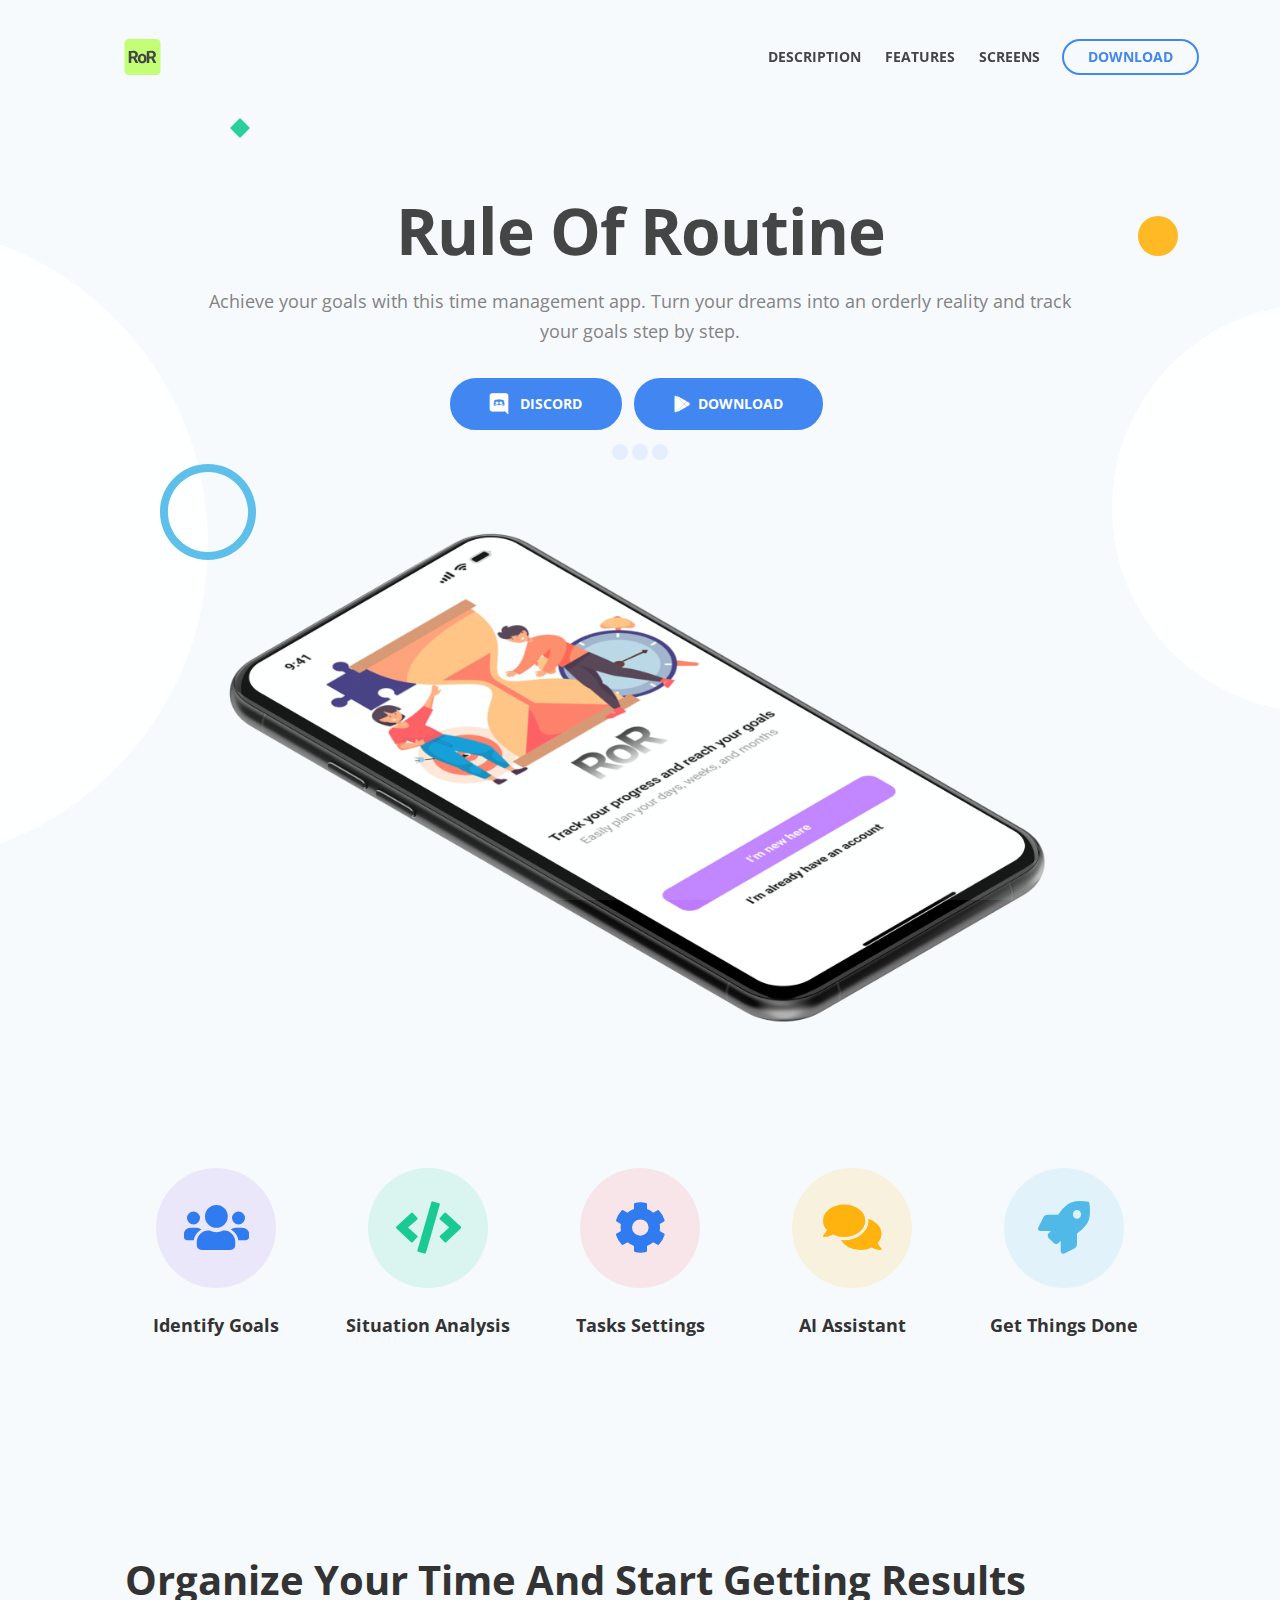
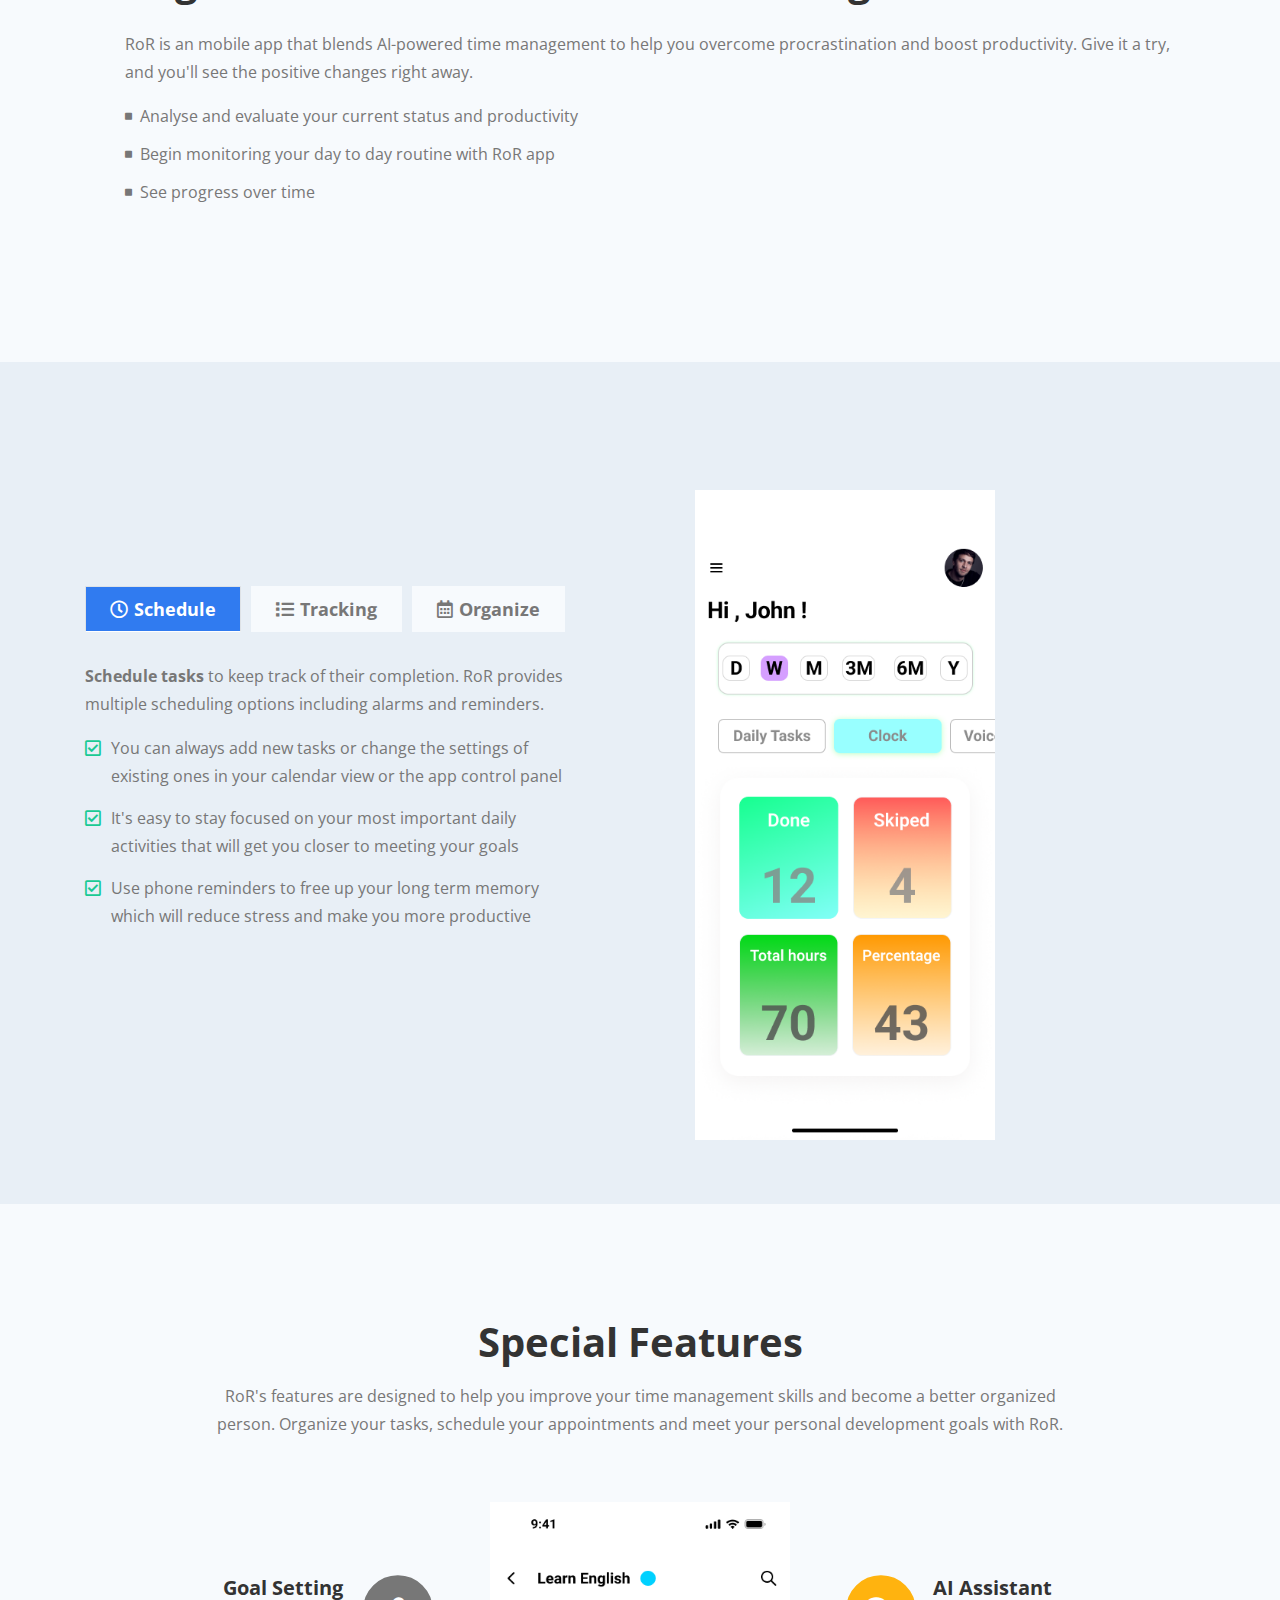
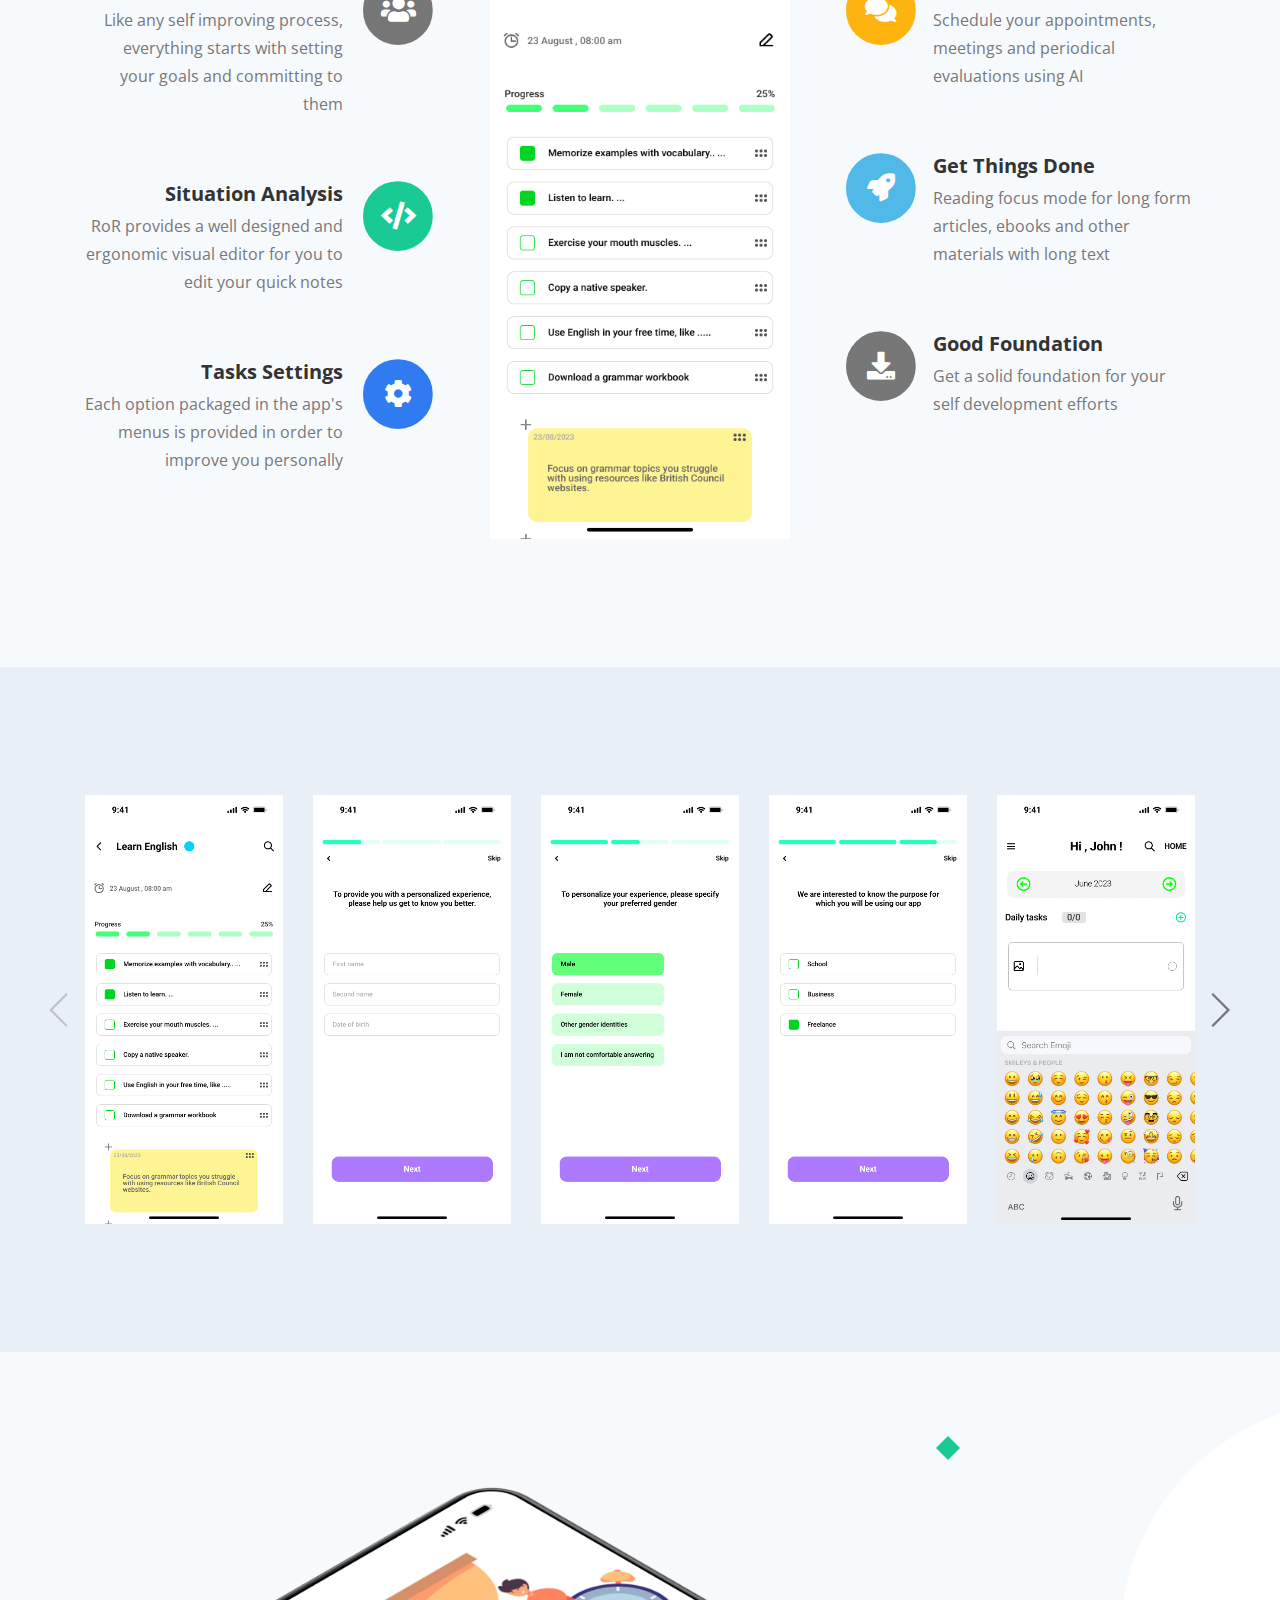
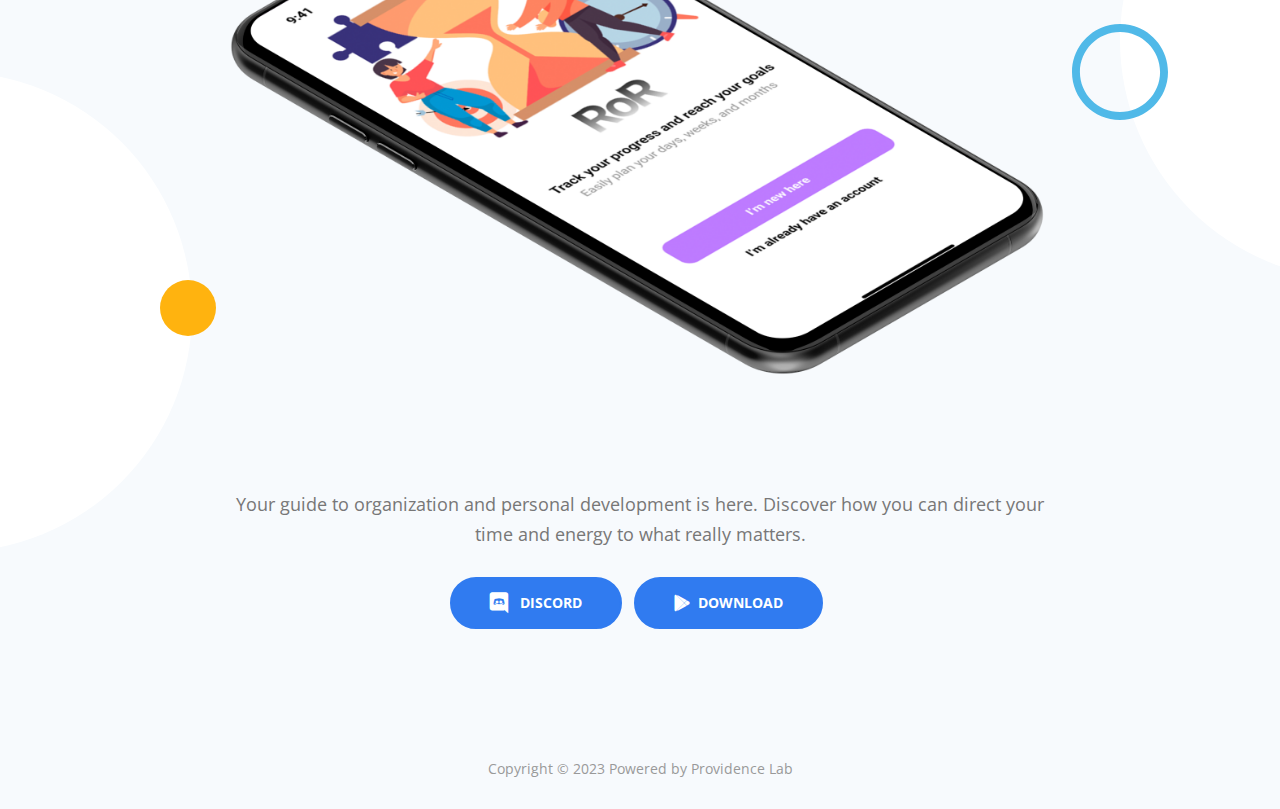
==== commit 6b6a94f0: "Update index.html" ====
--- a/index.html
+++ b/index.html
@@ -6,7 +6,7 @@
     
     <!-- SEO Meta Tags -->
     <meta name="description" content="Sync is a landing page HTML template built with Bootstrap 4 for presenting mobile apps to the online audience and for getting visitors to become users.">
-    <meta name="author" content="Inovatik">
+    <meta name="author" content="Providence Lab">
 
     <!-- OG Meta Tags to improve the way the post looks when you share the page on LinkedIn, Facebook, Google+ -->
 	<meta property="og:site_name" content="" /> <!-- website name -->
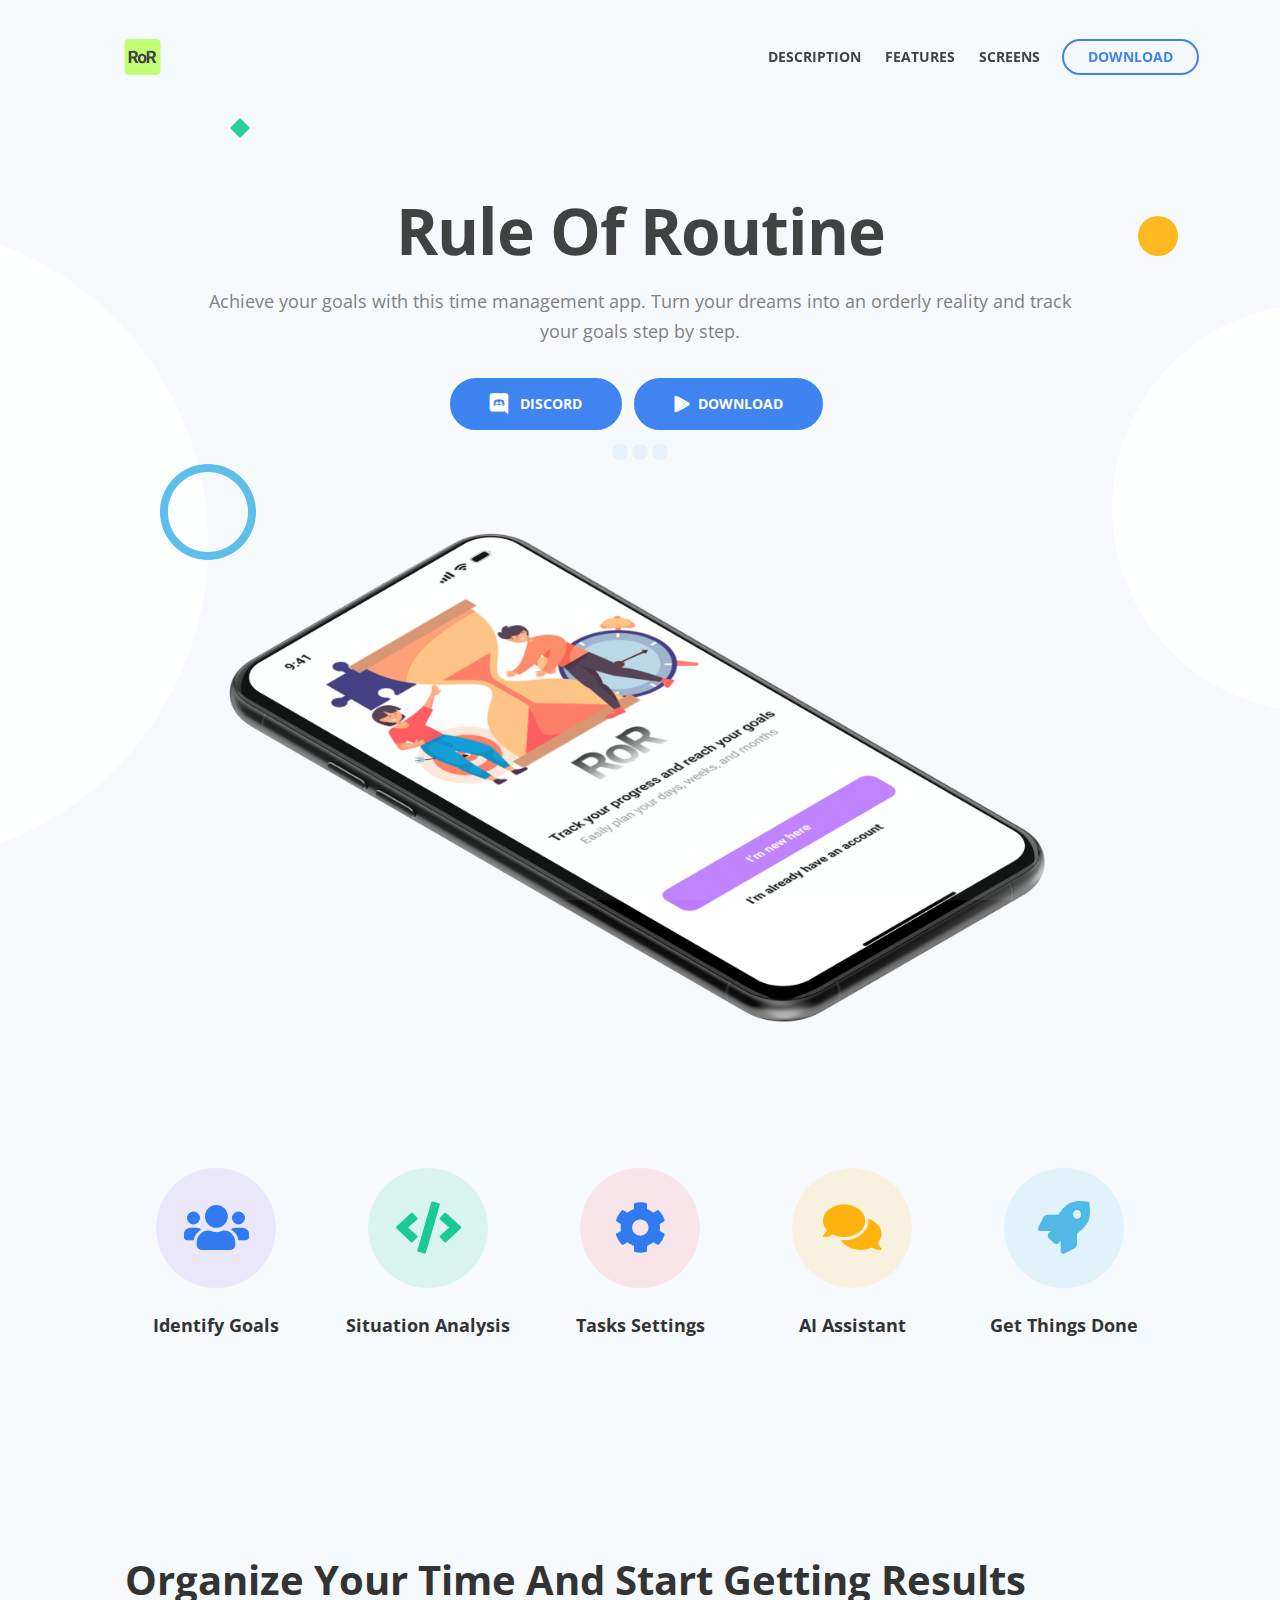
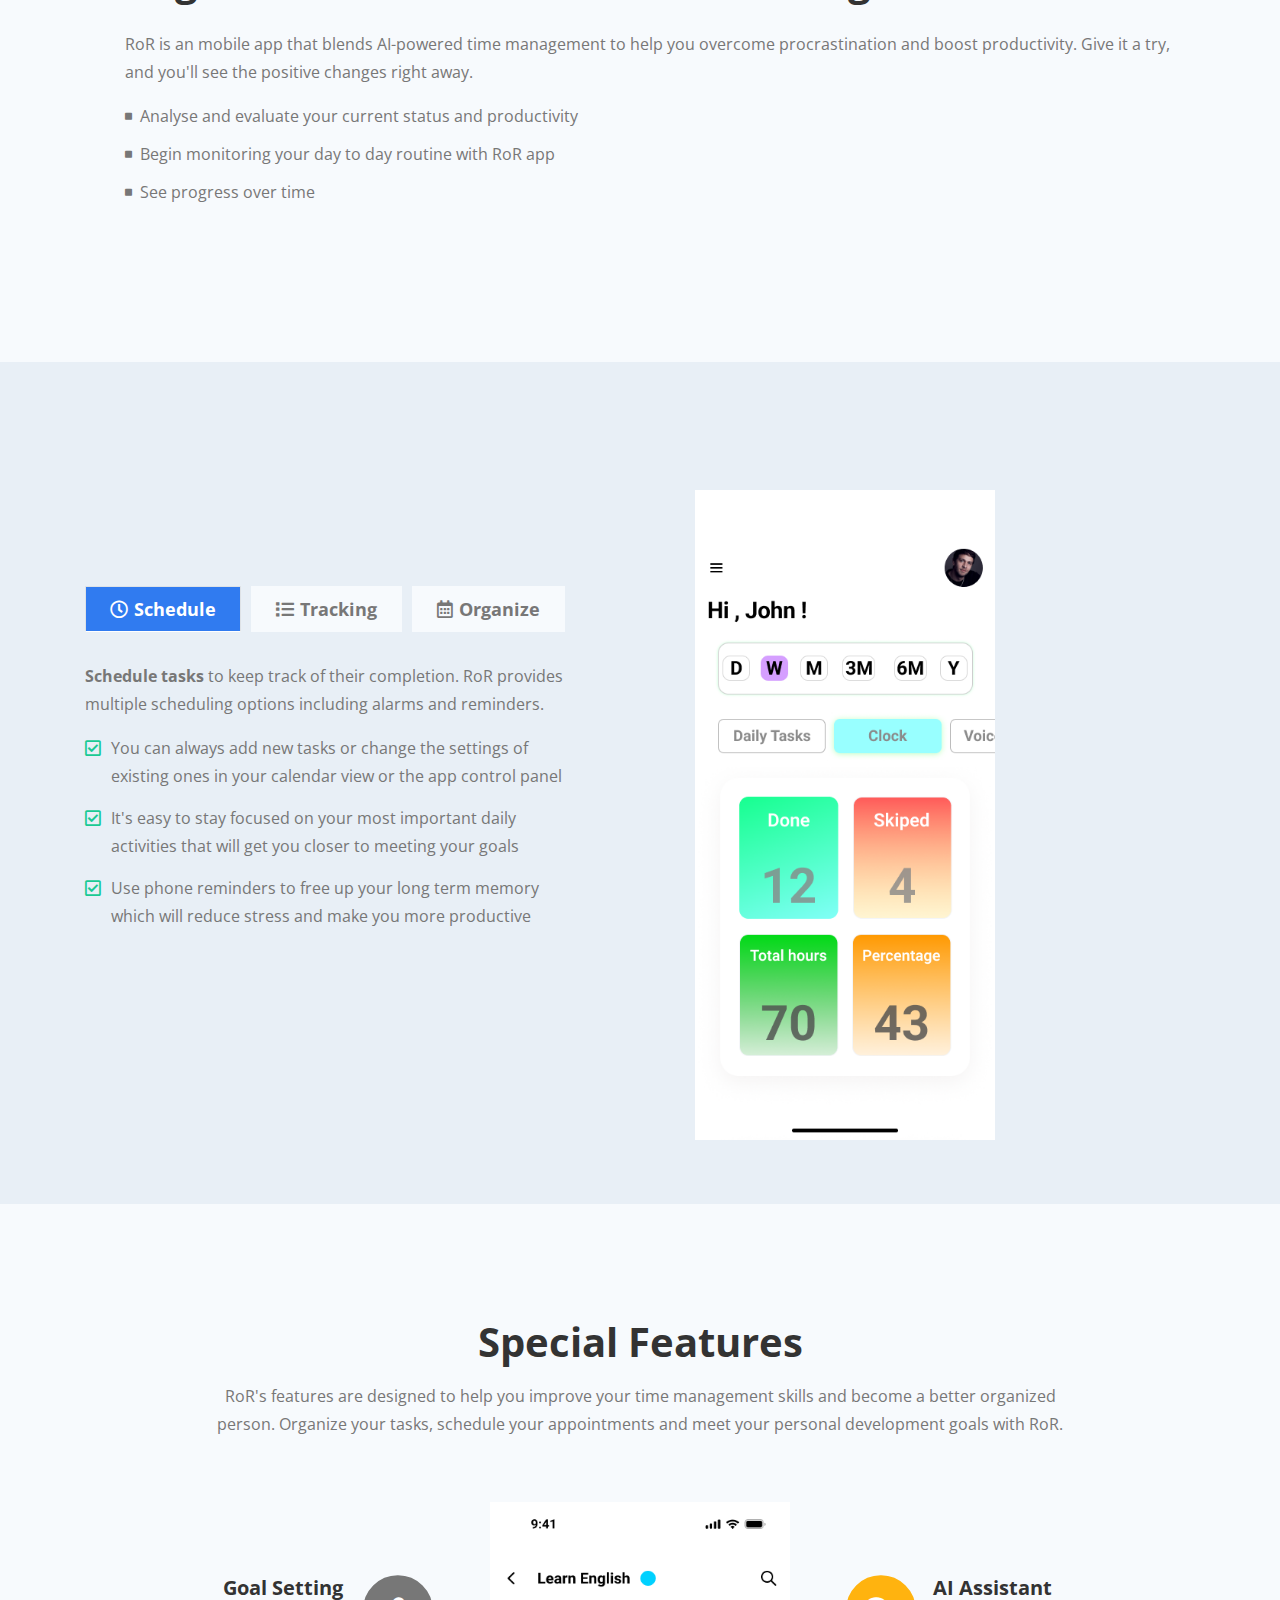
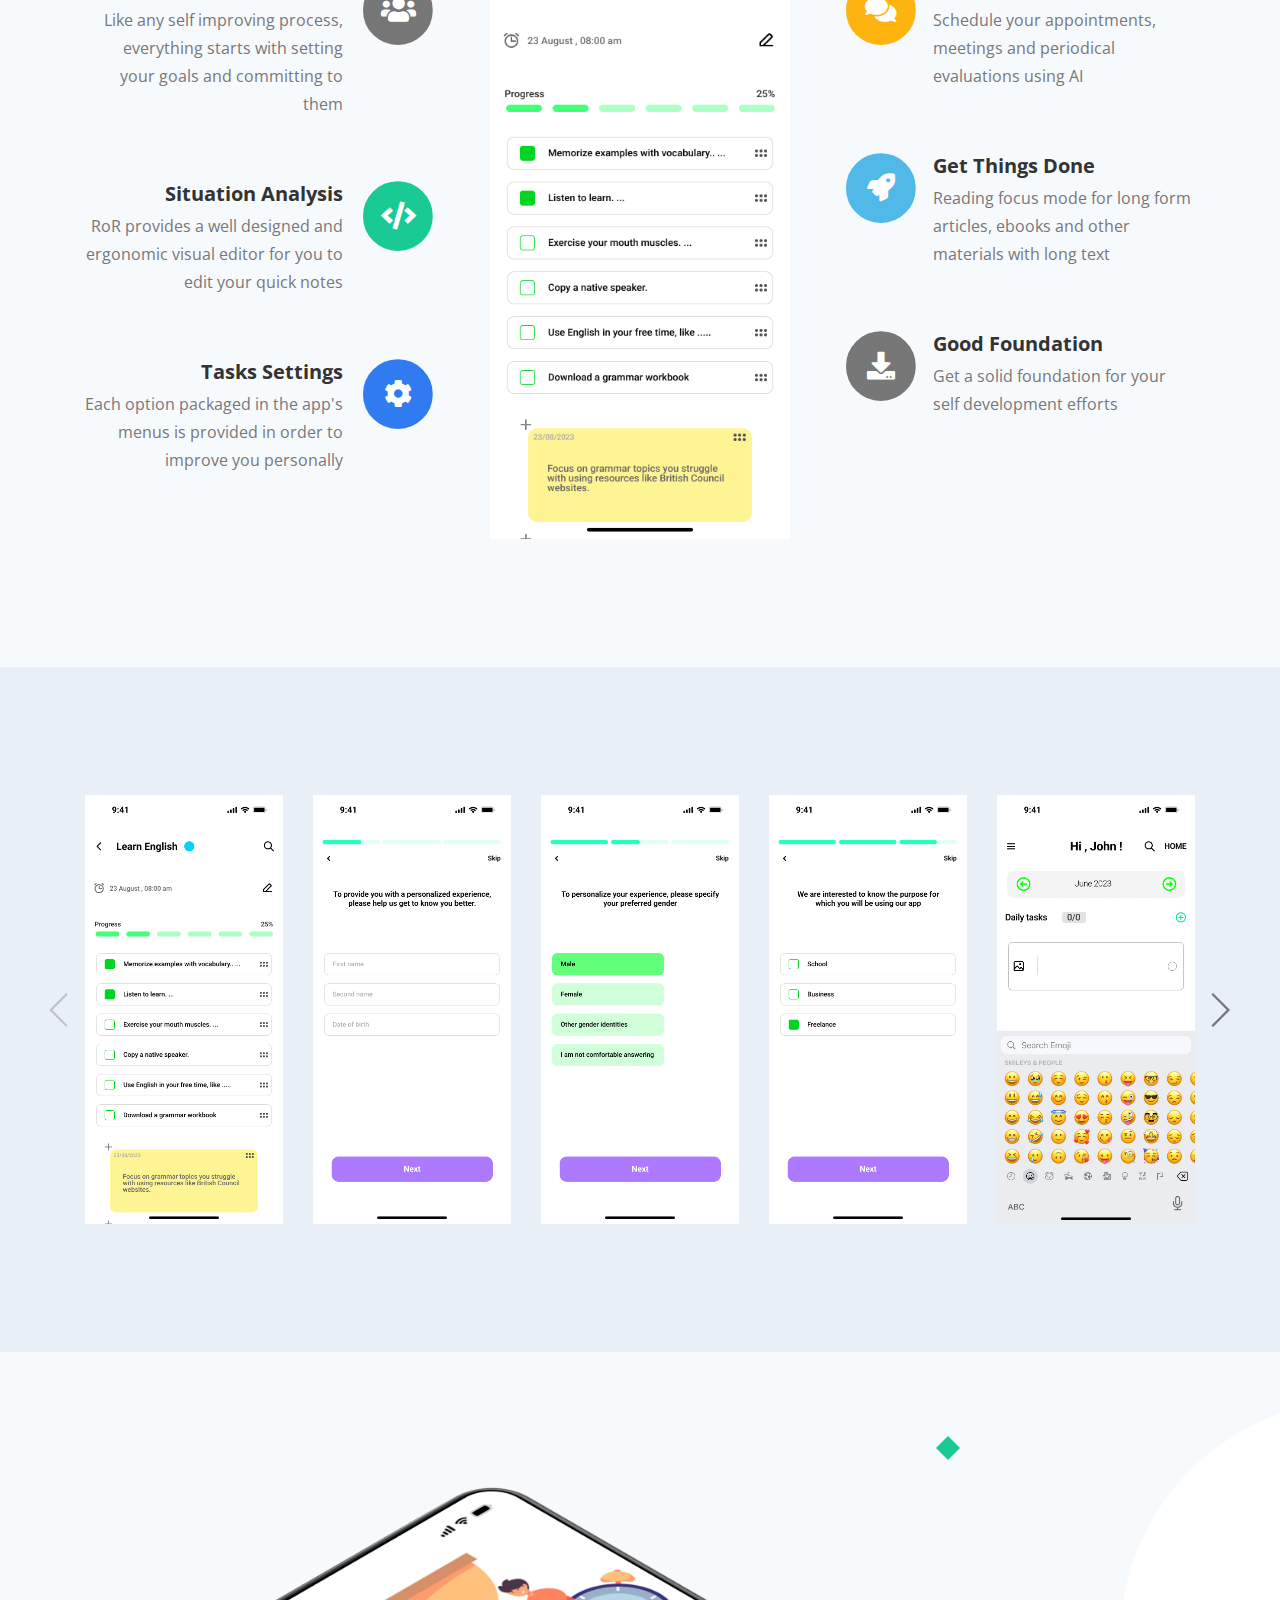
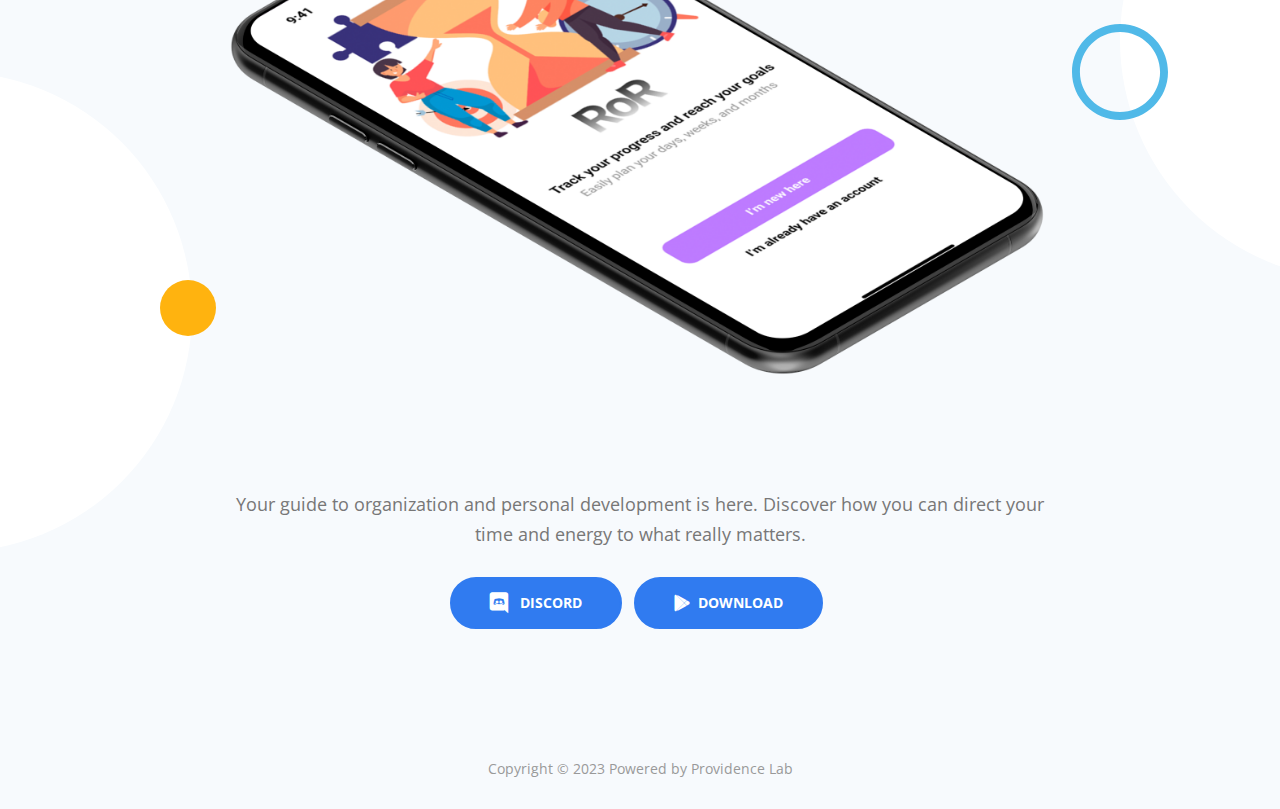
==== commit 3ffdc973: "Update index.html" ====
--- a/index.html
+++ b/index.html
@@ -18,7 +18,7 @@
 	<meta property="og:type" content="article" />
 
     <!-- Webpage Title -->
-    <title>RoR </title>
+    <title>UTime</title>
     
     <!-- Styles -->
     <link href="https://fonts.googleapis.com/css?family=Open+Sans:400,400i,700&display=swap&subset=latin-ext" rel="stylesheet">
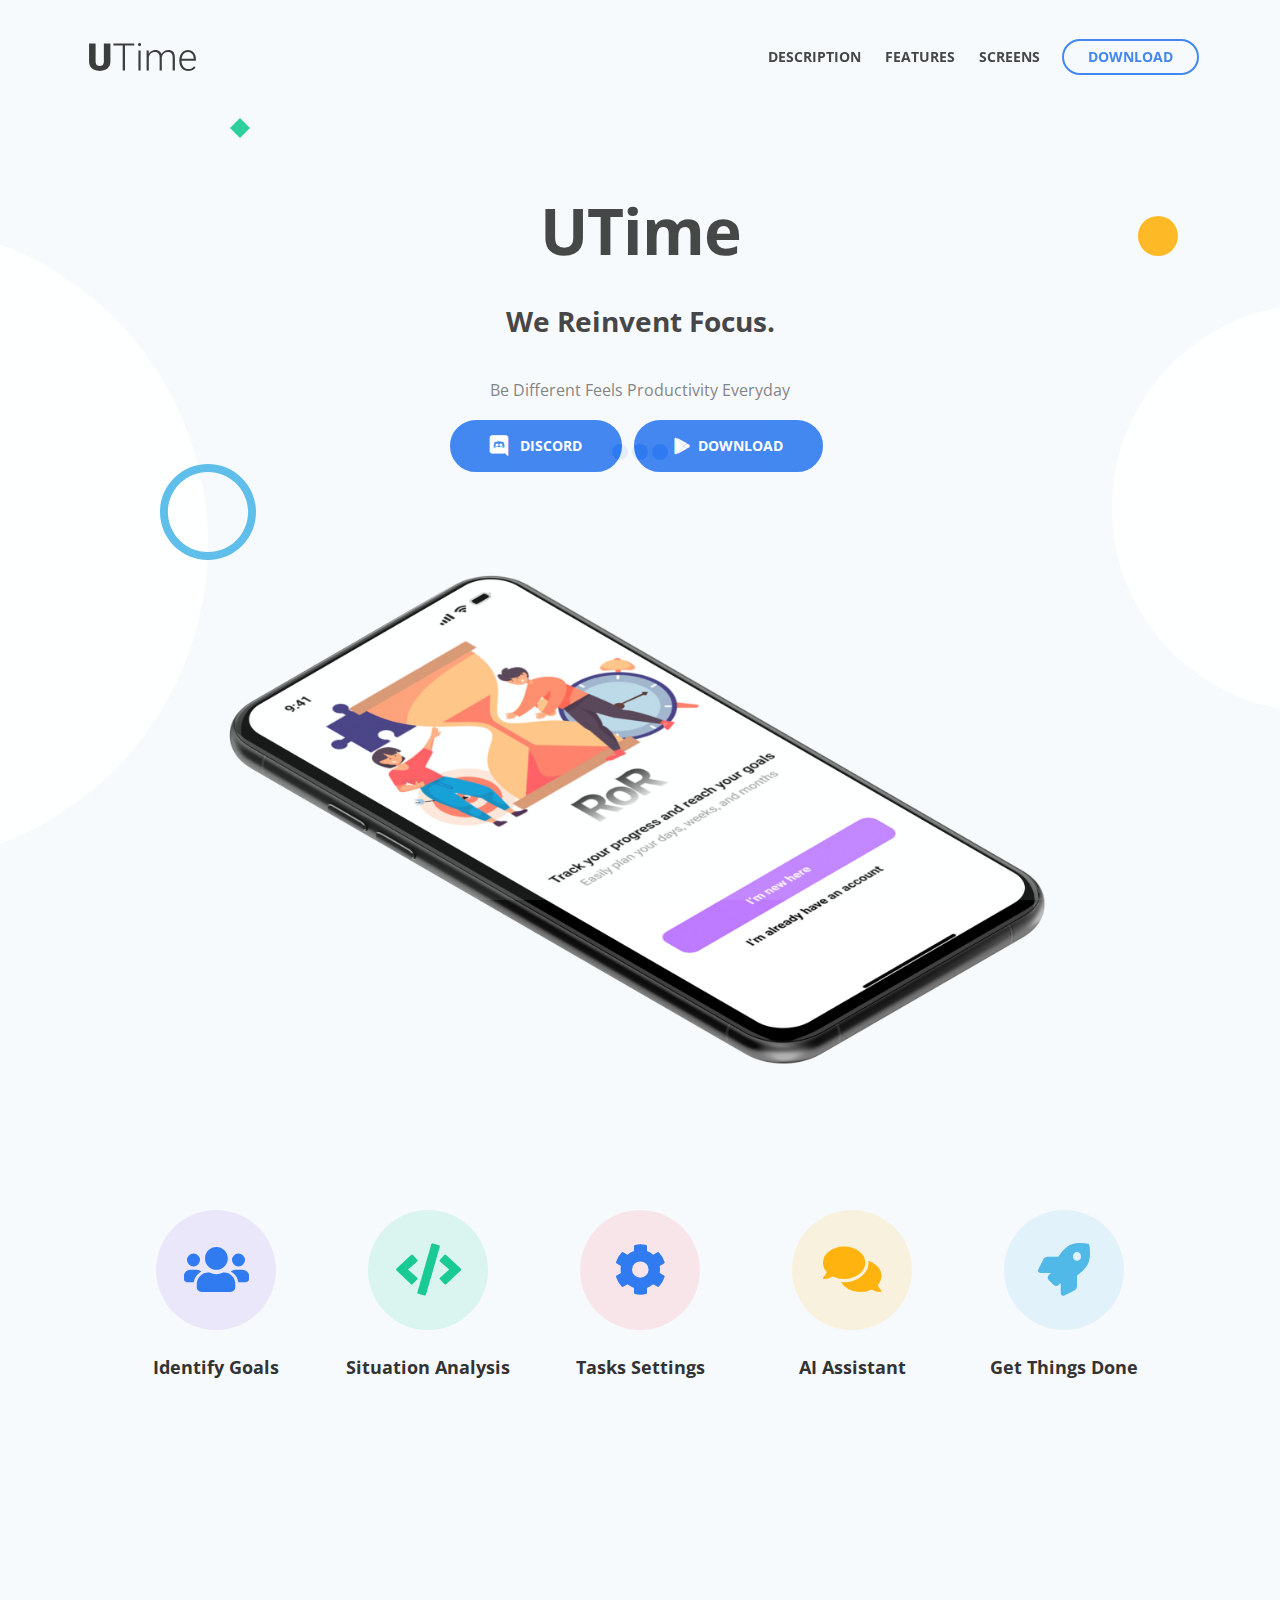
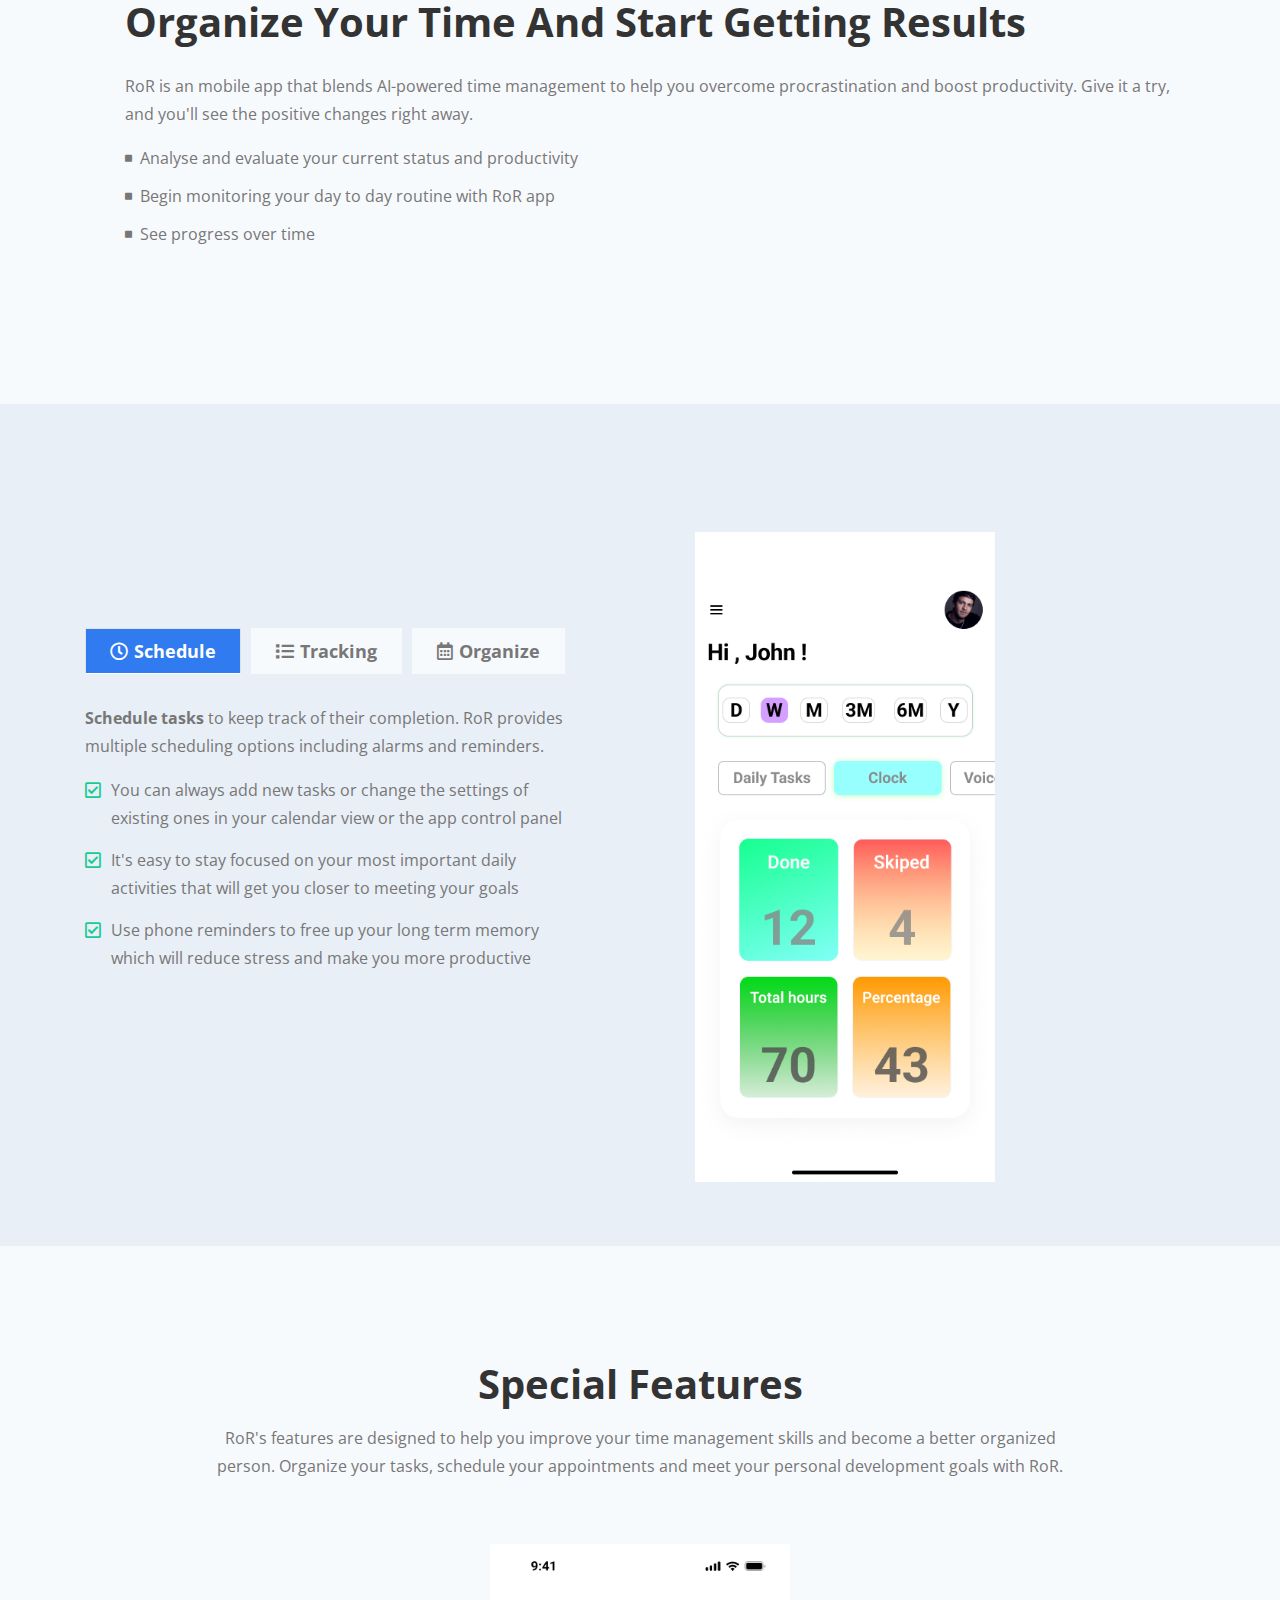
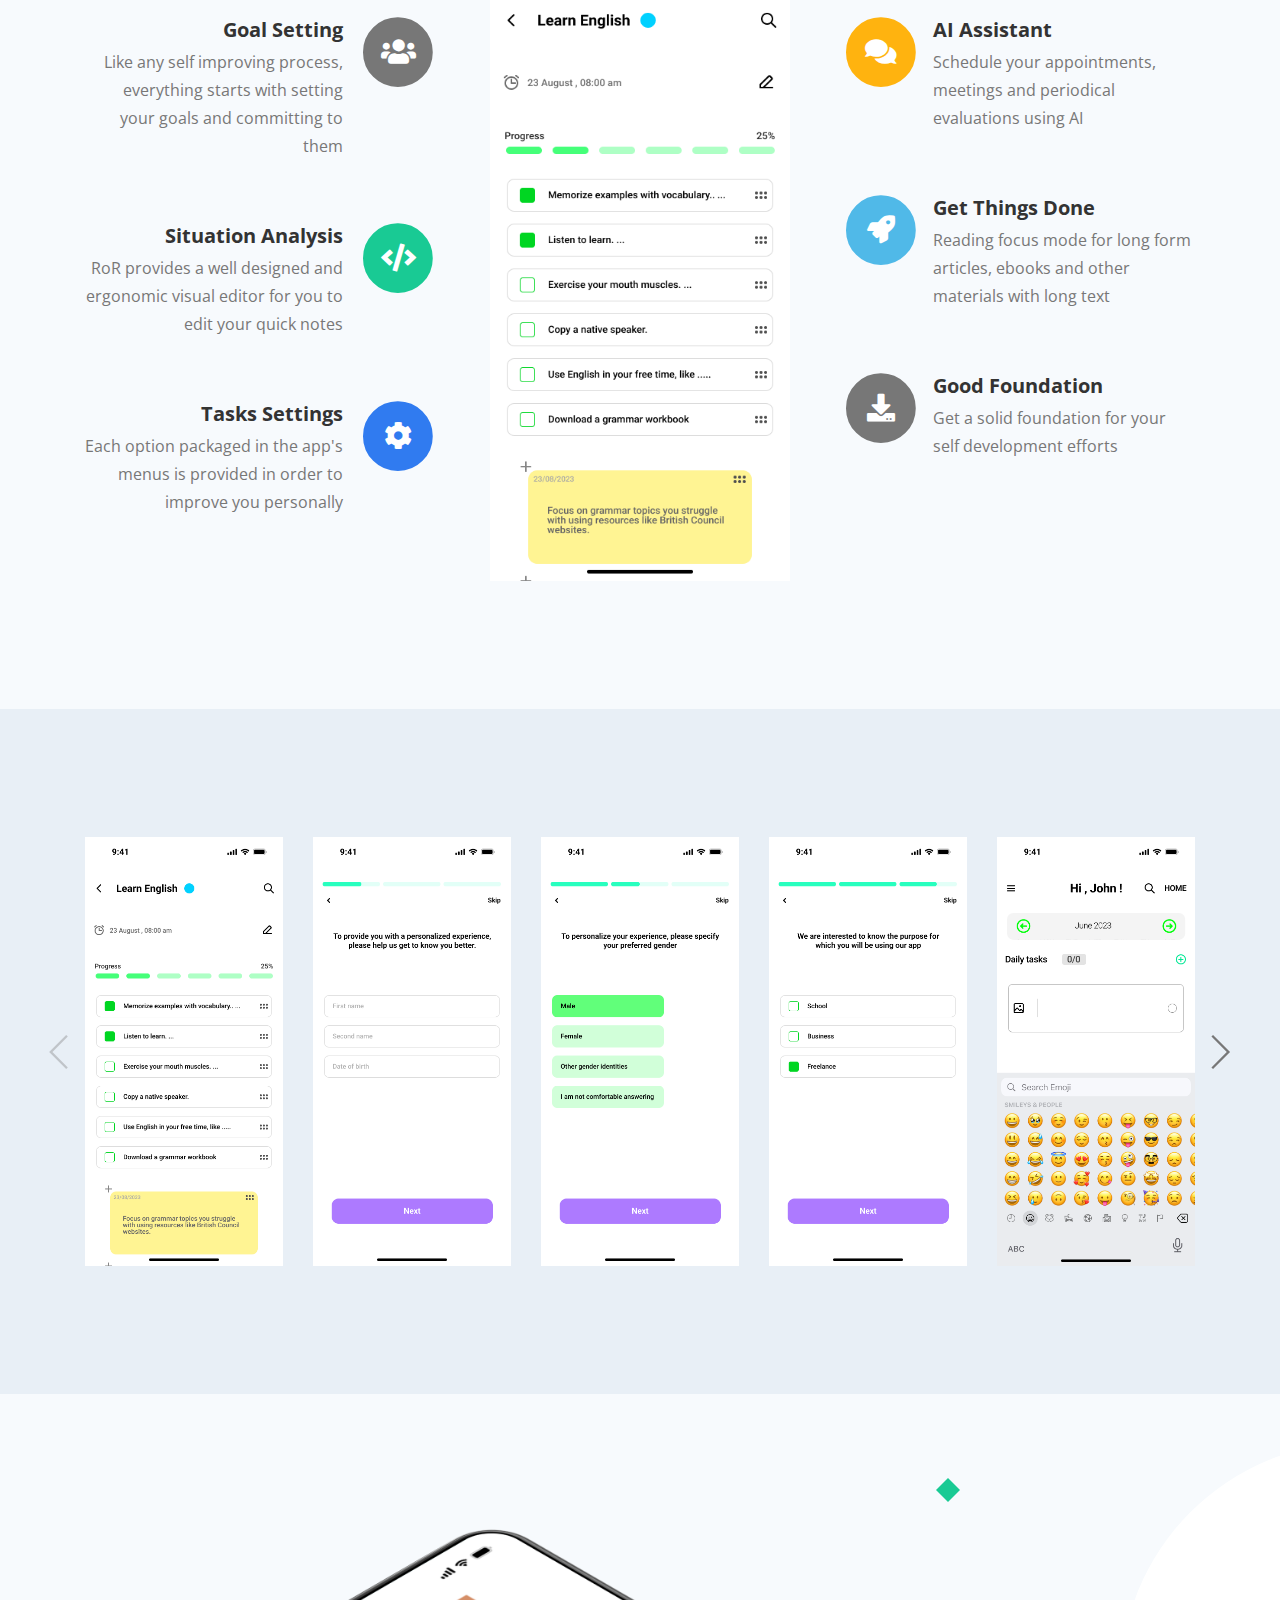
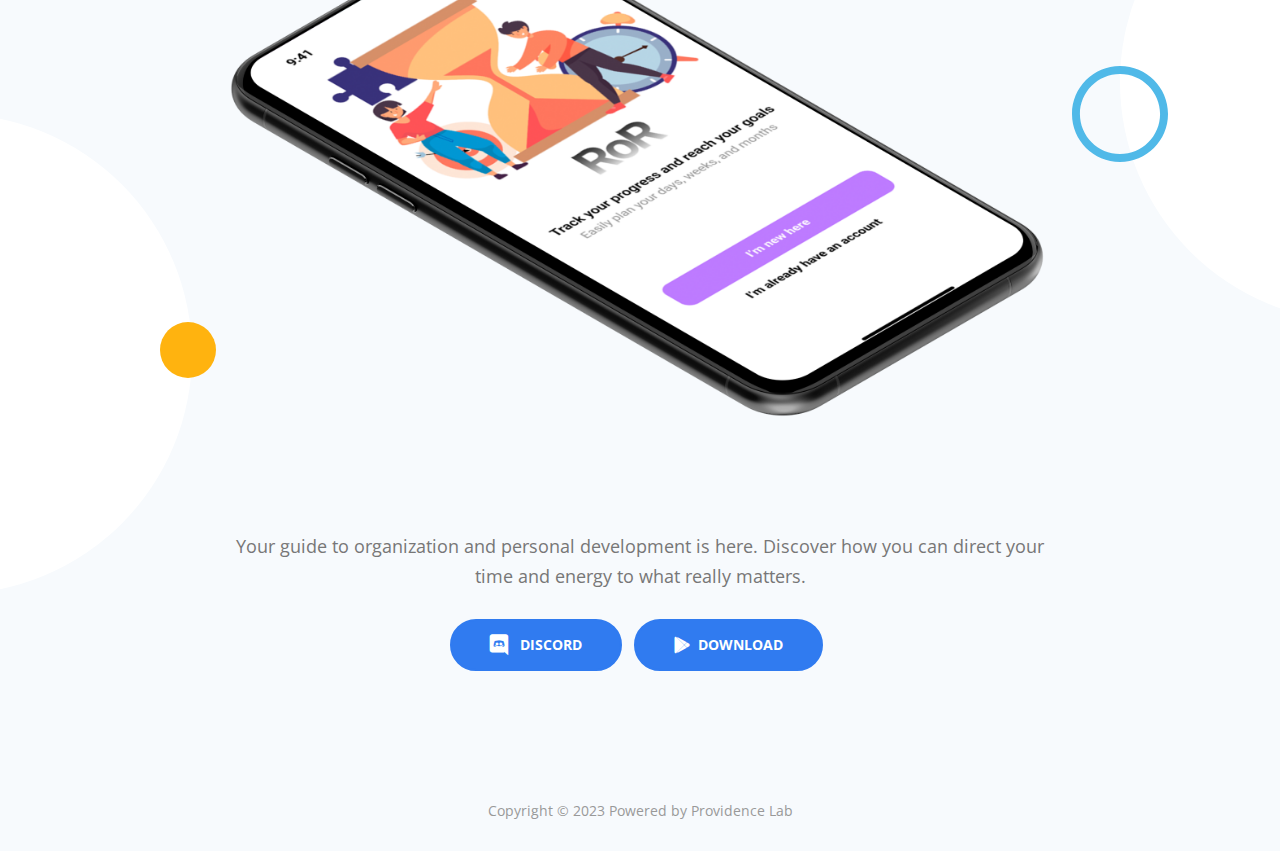
==== commit d2c78ead: "dimon" ====
--- a/index.html
+++ b/index.html
@@ -29,7 +29,7 @@
 	<link href="css/styles.css" rel="stylesheet">
 	
 	<!-- Favicon  -->
-    <link rel="icon" href="images/ROR_logo.svg">
+    <link rel="icon" href="images/2023-12-19 09.22.54.jpg">
 </head>
 <body data-spy="scroll" data-target=".fixed-top">
     
@@ -51,7 +51,7 @@
             <!-- <a class="navbar-brand logo-text page-scroll" href="index.html">Sync</a> -->
 
             <!-- Image Logo -->
-            <a class="navbar-brand logo-image" href="index.html"><img src="images/ROR_logo.svg" alt="alternative"></a> 
+            <a class="navbar-brand logo-image" href="index.html"><img src="images/UTime-logo.svg" alt="alternative"></a> 
             <!-- Mobile Menu Toggle Button -->
             <button class="navbar-toggler" type="button" data-toggle="collapse" data-target="#navbarsExampleDefault" aria-controls="navbarsExampleDefault" aria-expanded="false" aria-label="Toggle navigation">
                 <span class="navbar-toggler-awesome fas fa-bars"></span>
@@ -76,7 +76,7 @@
                     <!-- end of dropdown menu -->
                 </ul>
                 <span class="nav-item">
-                    <a class="btn-outline-sm page-scroll" href="application-ed292bb6-9a39-4ea0-9cc1-a8602554fcc3.apk">DOWNLOAD</a>
+                    <a class="btn-outline-sm page-scroll" href="#">DOWNLOAD</a>
                 </span>
             </div>
         </div> <!-- end of container -->
@@ -90,10 +90,10 @@
             <div class="row">
                 <div class="col-lg-12">
                     <div class="text-container">
-                        <h1>Rule Of Routine </h1>
-                        <p class="p-large p-heading"> Achieve your goals with this time management app. Turn your dreams into an orderly reality and track your goals step by step.</p>
-                        <a class="btn-solid-lg" href="https://discord.gg/28rxsy4N" target="_blank"><i class="fab fa-discord"></i> DISCORD</a>
-                        <a class="btn-solid-lg" href="application-ed292bb6-9a39-4ea0-9cc1-a8602554fcc3.apk"><i class="fab fa-google-play"></i>DOWNLOAD</a>
+                        <h1>UTime </h1>
+                        <p class="p-large p-heading"> <h3>We Reinvent Focus.</h3><br>Be Different Feels Productivity Everyday</p>
+                        <a class="btn-solid-lg" href="https://discord.gg/x9rr46mz" target="_blank"><i class="fab fa-discord"></i> DISCORD</a>
+                        <a class="btn-solid-lg" href="#"><i class="fab fa-google-play"></i>DOWNLOAD</a>
                     </div> <!-- end of text-container -->
                 </div> <!-- end of col -->
             </div> <!-- end of row -->
